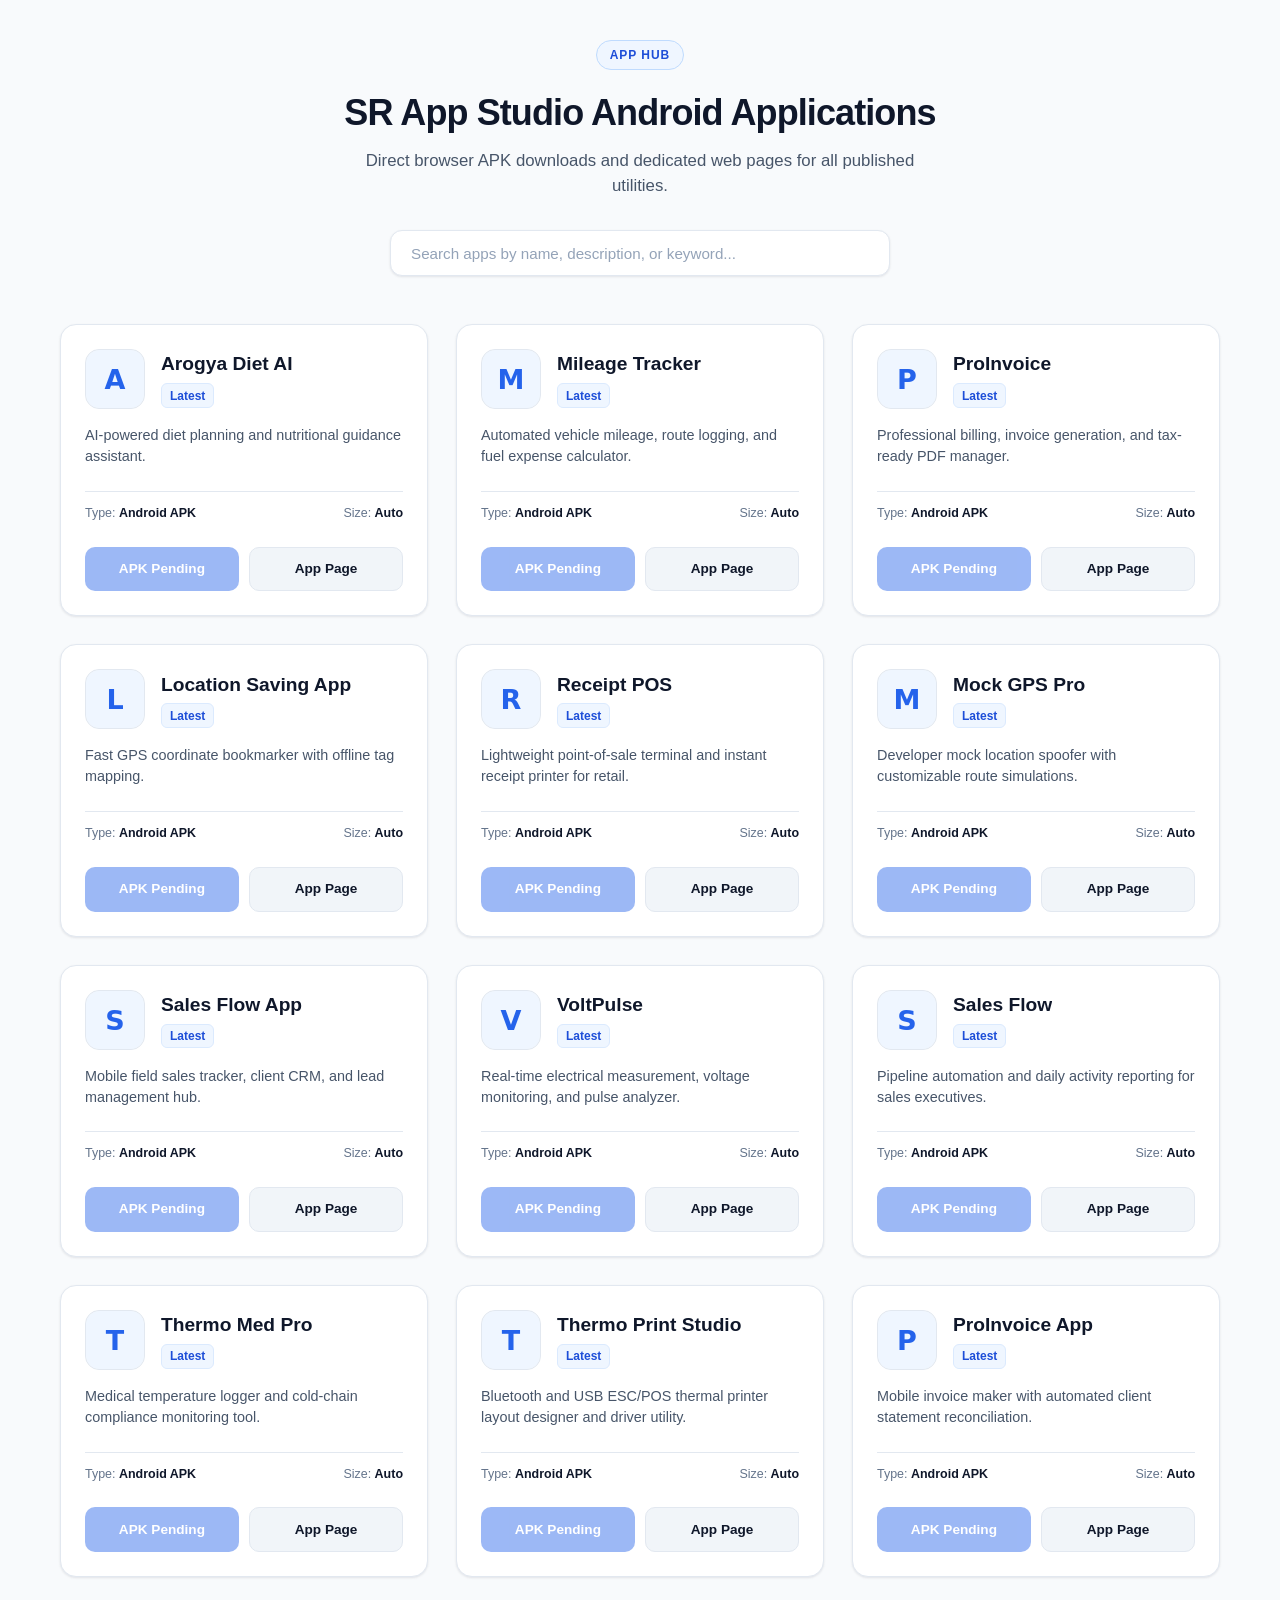
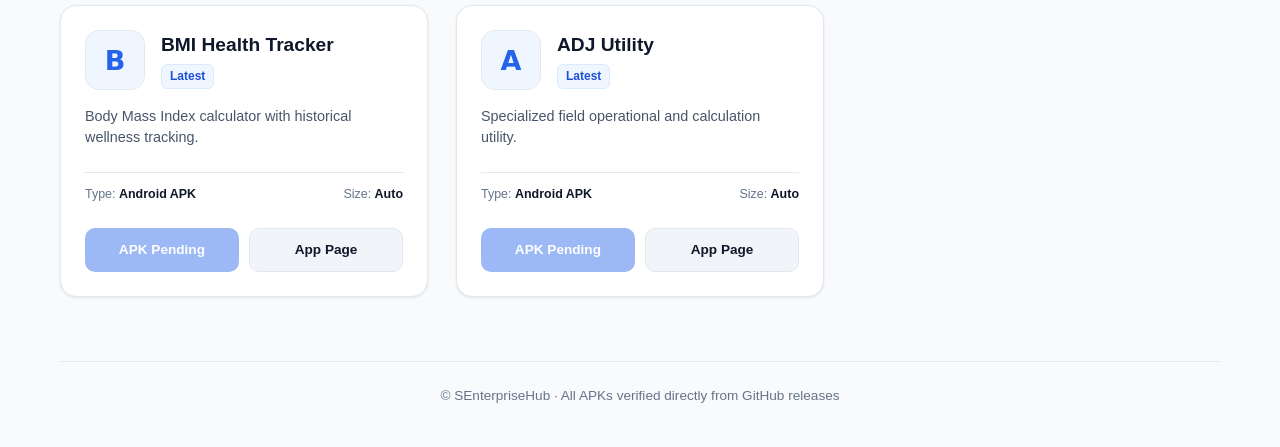
==== index.html @ 6eb97466 "Update index.html" ====
<!DOCTYPE html>
<html lang="en">
<head>
  <meta charset="UTF-8" />
  <meta name="viewport" content="width=device-width, initial-scale=1.0" />
  
  <!-- ================================================================= -->
  <!-- GOOGLE SEARCH CONSOLE VERIFICATION TAG (Paste your code below)    -->
  <!-- ================================================================= -->
  <meta name="google-site-verification" content="PASTE_YOUR_GOOGLE_VERIFICATION_CODE_HERE" />
  <!-- ================================================================= -->

  <meta name="description" content="Official Android APK catalog and direct downloads for SEnterpriseHub utilities and field applications." />
  <meta name="theme-color" content="#f8fafc" />
  <title>SEnterpriseHub | App Catalog & Direct Downloads</title>
  <link rel="stylesheet" href="style.css" />
</head>
<body>
  <div class="site-wrapper">
    <header class="hero">
      <div class="brand-tag">App Hub</div>
      <h1 class="hero-title">SR App Studio Android Applications</h1>
      <p class="hero-subtitle">Direct browser APK downloads and dedicated web pages for all published utilities.</p>
      
      <div class="search-container">
        <input 
          type="search" 
          id="search-input" 
          aria-label="Search applications"
          placeholder="Search apps by name, description, or keyword..." 
          autocomplete="off"
        />
      </div>
    </header>

    <main class="catalog-section">
      <div id="status-container" class="status-container" role="status" aria-live="polite">
        <div class="spinner"></div>
        <p>Loading application catalog...</p>
      </div>
      <div id="app-grid" class="app-grid" style="display: none;"></div>
    </main>

    <footer class="site-footer">
      <p>© SEnterpriseHub · All APKs verified directly from GitHub releases</p>
    </footer>
  </div>

  <script src="app.js" defer></script>
</body>
</html>
---- style.css ----
:root {
  --bg-primary: #f8fafc;
  --bg-card: #ffffff;
  --bg-card-hover: #ffffff;
  --border-color: #e2e8f0;
  --border-highlight: #2563eb;
  --text-main: #0f172a;
  --text-muted: #475569;
  --primary: #2563eb;
  --primary-hover: #1d4ed8;
  --secondary: #f1f5f9;
  --secondary-hover: #e2e8f0;
  --badge-bg: #eff6ff;
  --badge-text: #1d4ed8;
  --green-badge-bg: #ecfdf5;
  --green-badge-text: #047857;
  --card-shadow: 0 1px 3px rgba(15, 23, 42, 0.06), 0 1px 2px rgba(15, 23, 42, 0.04);
  --card-shadow-hover: 0 10px 25px -5px rgba(15, 23, 42, 0.08), 0 8px 10px -6px rgba(15, 23, 42, 0.04);
}

* {
  box-sizing: border-box;
  margin: 0;
  padding: 0;
}

body {
  font-family: -apple-system, BlinkMacSystemFont, "Segoe UI", Roboto, Helvetica, Arial, sans-serif;
  background-color: var(--bg-primary);
  color: var(--text-main);
  line-height: 1.5;
  min-height: 100vh;
}

.site-wrapper {
  max-width: 1200px;
  margin: 0 auto;
  padding: 2.5rem 1.25rem;
}

.hero {
  text-align: center;
  margin-bottom: 3rem;
}

.brand-tag {
  display: inline-block;
  font-size: 0.75rem;
  font-weight: 700;
  letter-spacing: 0.08em;
  text-transform: uppercase;
  color: var(--badge-text);
  background: var(--badge-bg);
  border: 1px solid #bfdbfe;
  padding: 0.3rem 0.8rem;
  border-radius: 9999px;
  margin-bottom: 1rem;
}

.hero-title {
  font-size: 2.25rem;
  font-weight: 800;
  color: var(--text-main);
  letter-spacing: -0.025em;
  margin-bottom: 0.5rem;
}

.hero-subtitle {
  color: var(--text-muted);
  font-size: 1.05rem;
  max-width: 600px;
  margin: 0 auto 2rem auto;
}

.search-container {
  max-width: 500px;
  margin: 0 auto;
}

.search-container input {
  width: 100%;
  padding: 0.85rem 1.25rem;
  font-size: 0.95rem;
  border-radius: 12px;
  border: 1px solid var(--border-color);
  background: var(--bg-card);
  color: var(--text-main);
  box-shadow: var(--card-shadow);
  outline: none;
  transition: border-color 0.2s, box-shadow 0.2s;
}

.search-container input::placeholder {
  color: #94a3b8;
}

.search-container input:focus {
  border-color: var(--border-highlight);
  box-shadow: 0 0 0 3px rgba(37, 99, 235, 0.15);
}

.status-container {
  display: flex;
  flex-direction: column;
  align-items: center;
  justify-content: center;
  padding: 4rem 1rem;
  color: var(--text-muted);
  gap: 1rem;
}

.spinner {
  width: 38px;
  height: 38px;
  border: 3px solid #e2e8f0;
  border-radius: 50%;
  border-top-color: var(--primary);
  animation: spin 0.8s linear infinite;
}

@keyframes spin {
  to { transform: rotate(360deg); }
}

.app-grid {
  display: grid;
  grid-template-columns: repeat(auto-fill, minmax(320px, 1fr));
  gap: 1.75rem;
}

.app-card {
  background-color: var(--bg-card);
  border: 1px solid var(--border-color);
  border-radius: 16px;
  padding: 1.5rem;
  display: flex;
  flex-direction: column;
  box-shadow: var(--card-shadow);
  transition: transform 0.2s ease, border-color 0.2s ease, box-shadow 0.2s ease;
}

.app-card:hover {
  transform: translateY(-4px);
  border-color: #cbd5e1;
  box-shadow: var(--card-shadow-hover);
}

.card-header {
  display: flex;
  align-items: center;
  gap: 1rem;
  margin-bottom: 1rem;
}

.app-logo {
  width: 60px;
  height: 60px;
  border-radius: 14px;
  background-color: #f1f5f9;
  object-fit: cover;
  flex-shrink: 0;
  border: 1px solid var(--border-color);
}

.card-title-group {
  overflow: hidden;
}

.app-title {
  font-size: 1.2rem;
  font-weight: 700;
  white-space: nowrap;
  overflow: hidden;
  text-overflow: ellipsis;
  color: var(--text-main);
}

.version-pill {
  display: inline-block;
  font-size: 0.75rem;
  font-weight: 600;
  padding: 0.15rem 0.5rem;
  border-radius: 6px;
  background: var(--badge-bg);
  color: var(--badge-text);
  border: 1px solid #dbeafe;
  margin-top: 0.25rem;
}

.app-desc {
  color: var(--text-muted);
  font-size: 0.9rem;
  line-height: 1.45;
  margin-bottom: 1.5rem;
  flex-grow: 1;
}

.meta-stats {
  display: flex;
  justify-content: space-between;
  font-size: 0.78rem;
  color: #64748b;
  border-top: 1px solid var(--border-color);
  padding: 0.75rem 0;
  margin-bottom: 0.75rem;
}

.meta-stats strong {
  color: var(--text-main);
}

.actions-group {
  display: grid;
  grid-template-columns: 1fr 1fr;
  gap: 0.65rem;
}

.btn {
  display: inline-flex;
  align-items: center;
  justify-content: center;
  padding: 0.7rem 0.5rem;
  font-size: 0.85rem;
  font-weight: 600;
  border-radius: 10px;
  text-decoration: none;
  text-align: center;
  cursor: pointer;
  transition: all 0.2s ease;
  border: none;
}

.btn-download {
  background-color: var(--primary);
  color: #ffffff;
}

.btn-download:hover {
  background-color: var(--primary-hover);
}

.btn-page {
  background-color: var(--secondary);
  color: var(--text-main);
  border: 1px solid var(--border-color);
}

.btn-page:hover {
  background-color: var(--secondary-hover);
}

.btn.disabled {
  opacity: 0.45;
  cursor: not-allowed;
  pointer-events: none;
}

.site-footer {
  text-align: center;
  margin-top: 4rem;
  padding-top: 1.5rem;
  border-top: 1px solid var(--border-color);
  color: #64748b;
  font-size: 0.85rem;
}
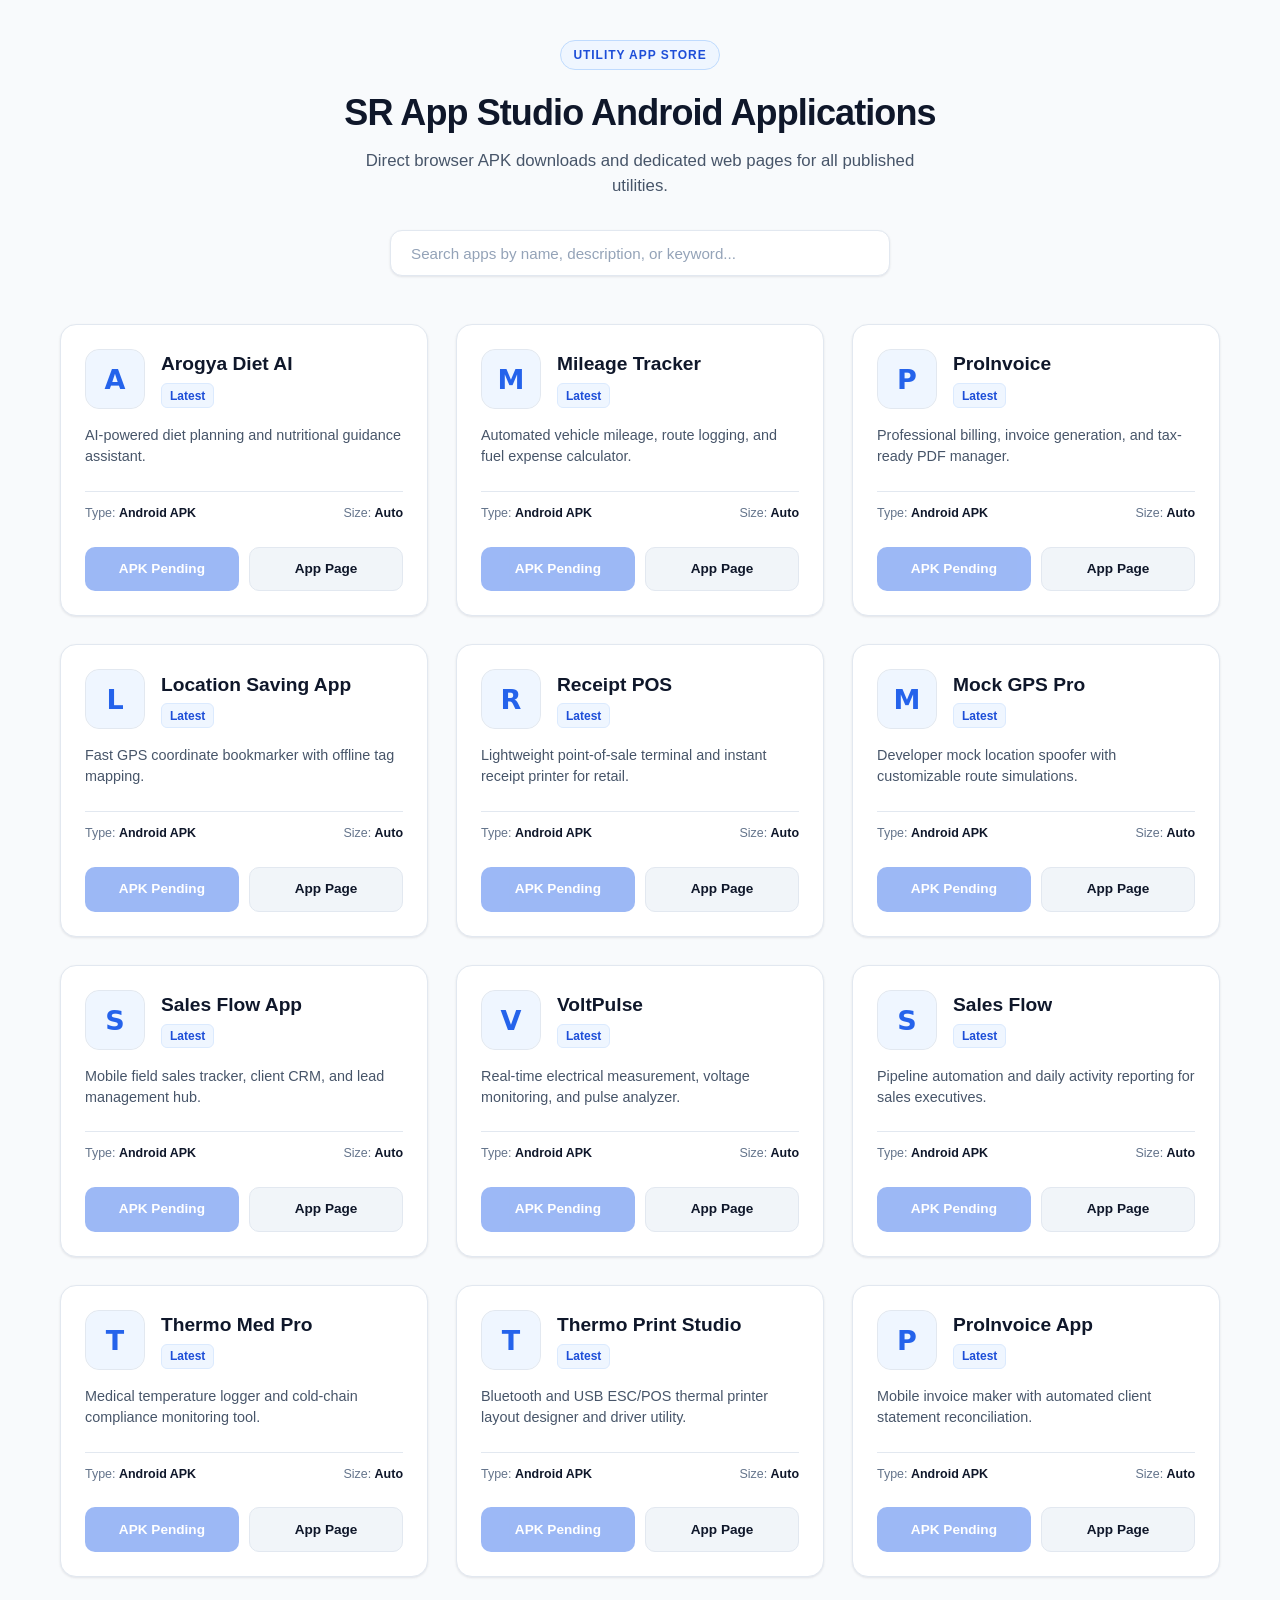
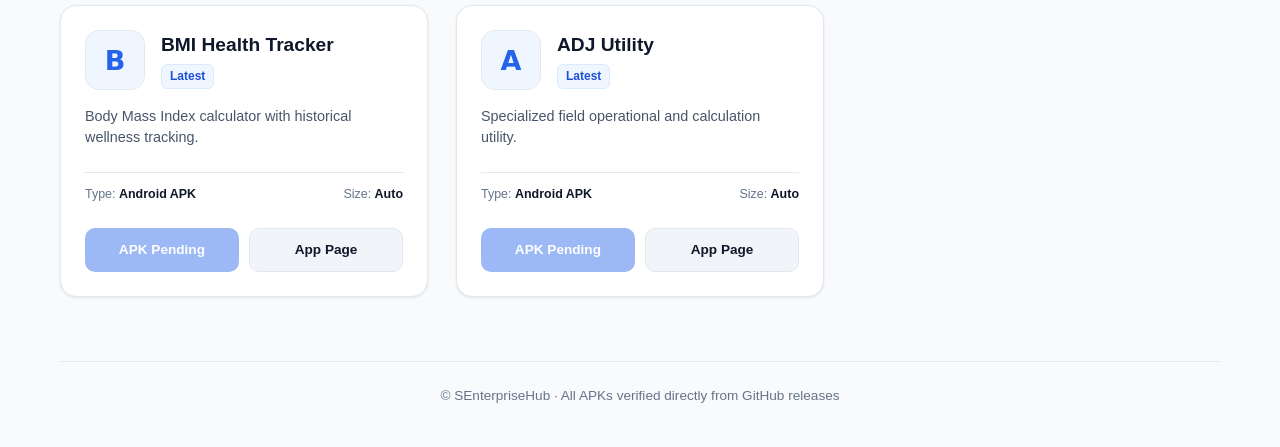
==== commit f9a496ca: "Update index.html" ====
--- a/index.html
+++ b/index.html
@@ -18,7 +18,7 @@
 <body>
   <div class="site-wrapper">
     <header class="hero">
-      <div class="brand-tag">App Hub</div>
+      <div class="brand-tag">Utility App Store</div>
       <h1 class="hero-title">SR App Studio Android Applications</h1>
       <p class="hero-subtitle">Direct browser APK downloads and dedicated web pages for all published utilities.</p>
       
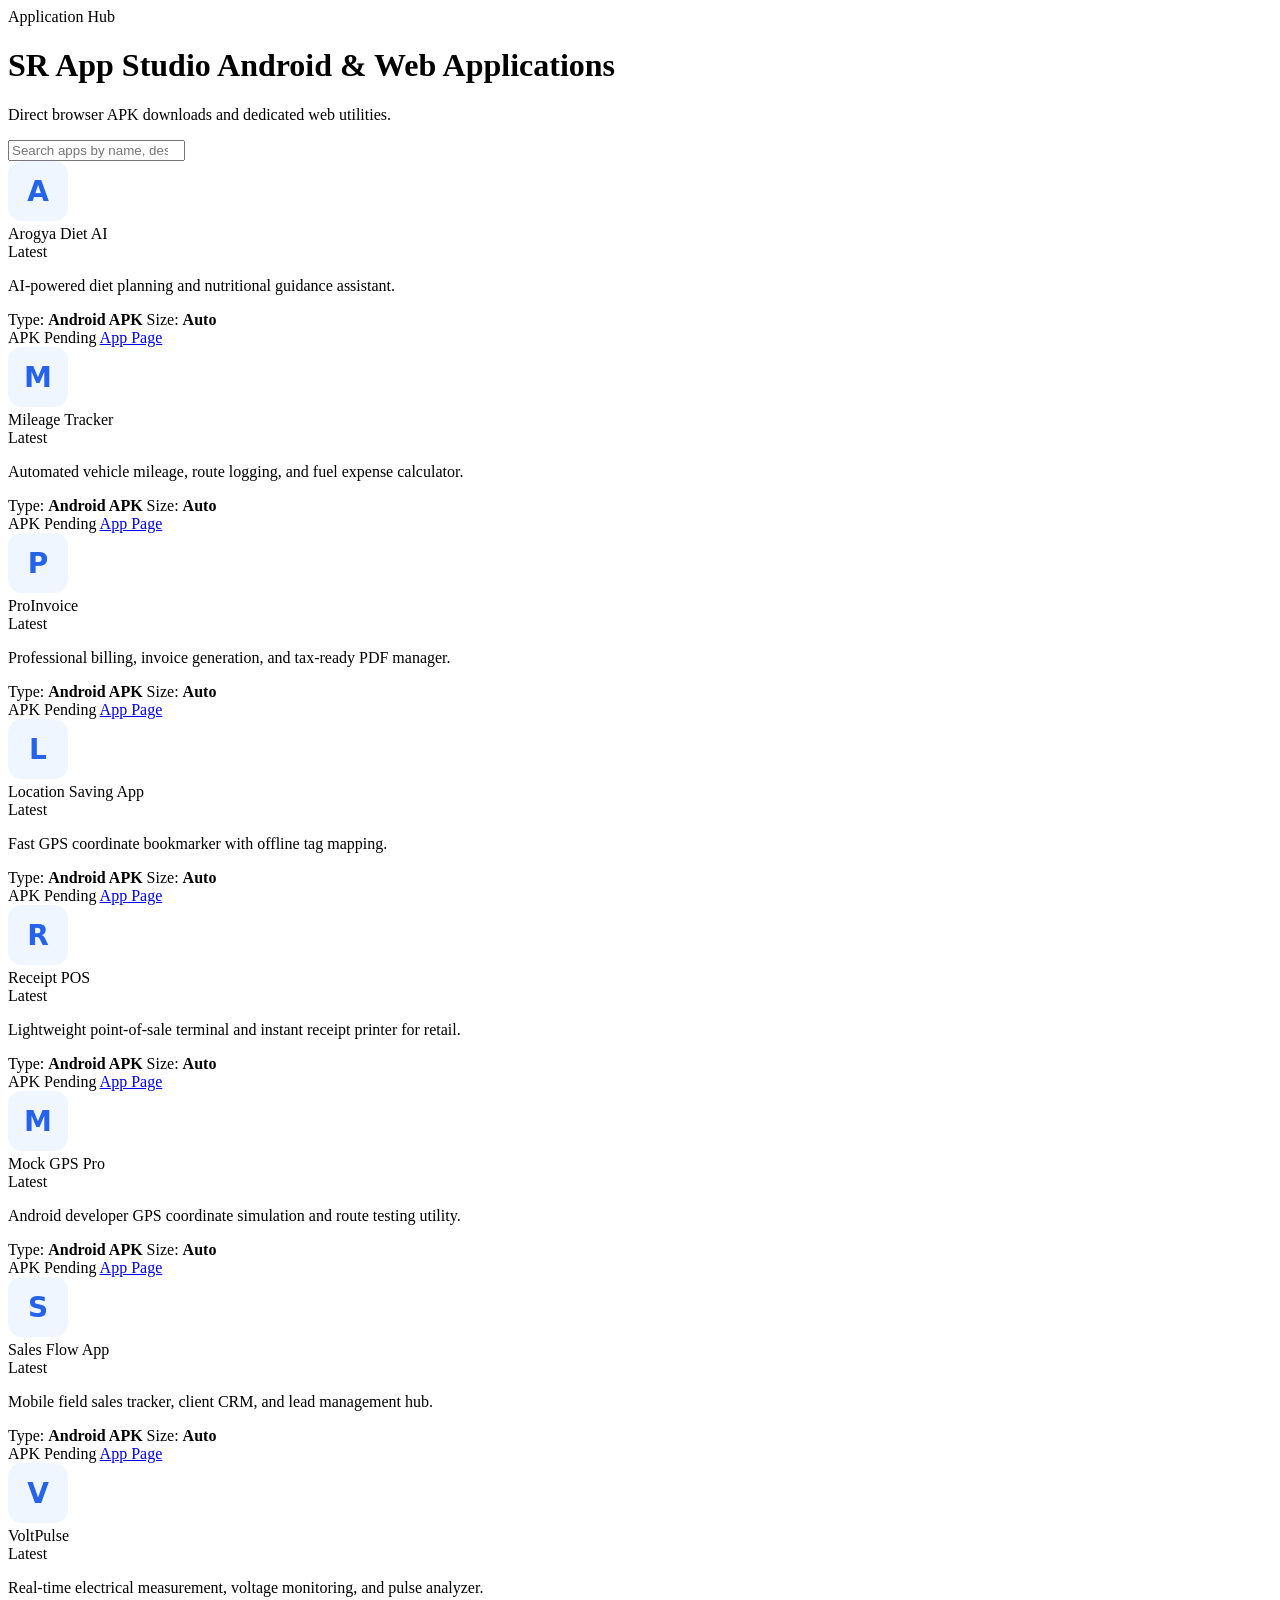
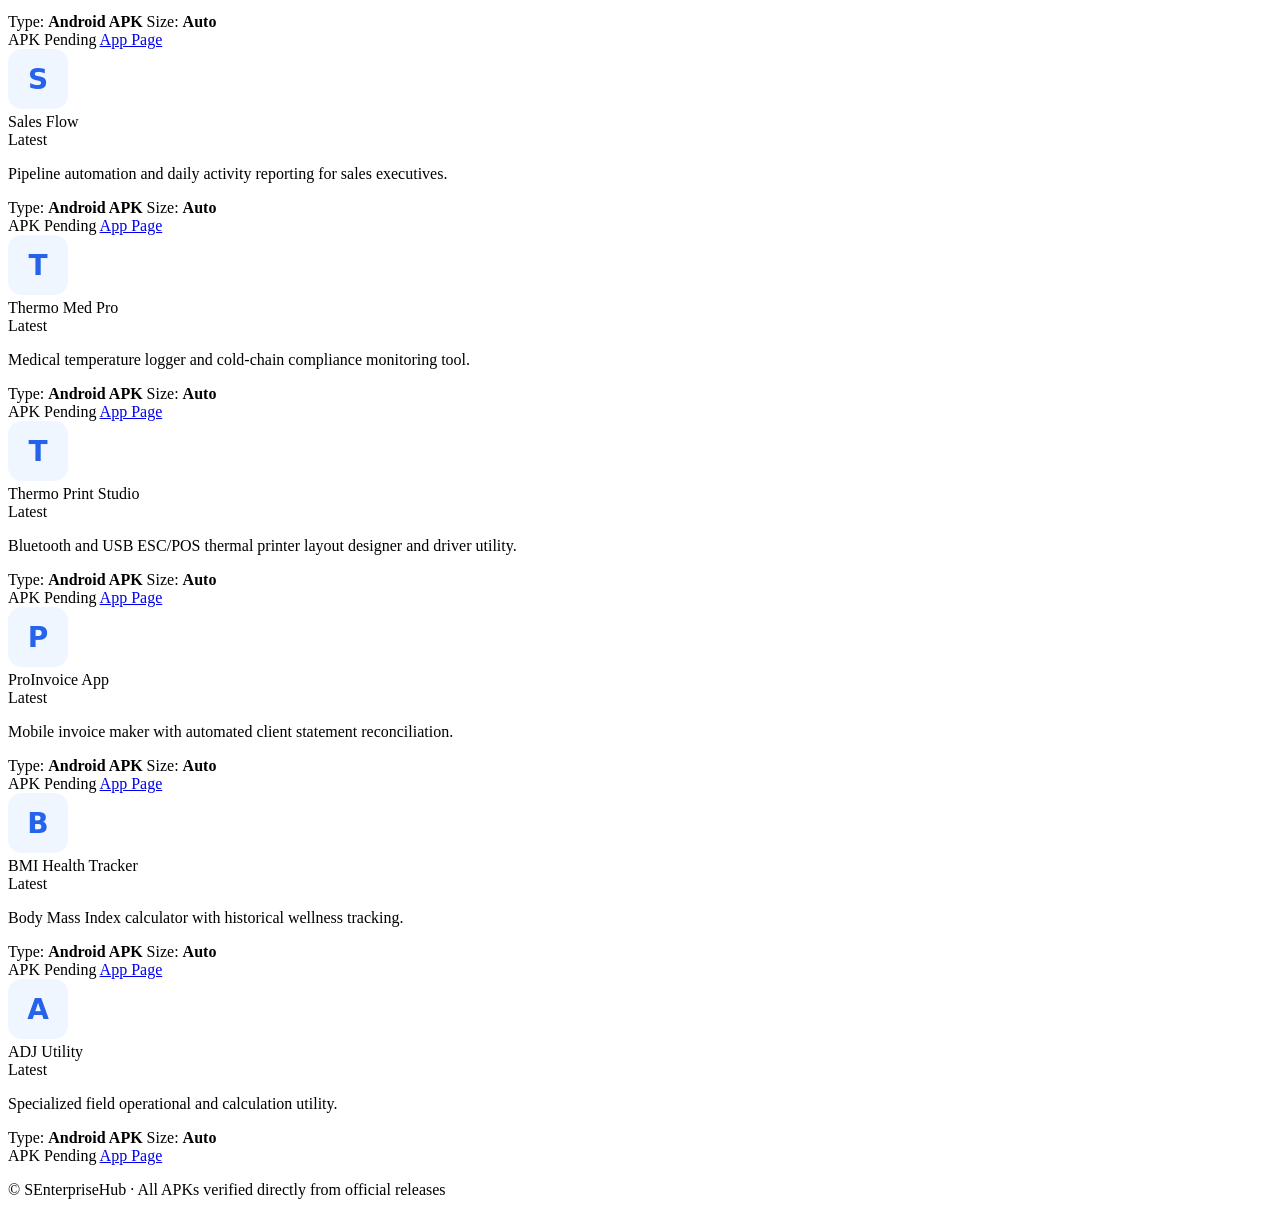
==== commit d7728633: "Create index.html" ====
--- a/index.html
+++ b/index.html
@@ -7,10 +7,10 @@
   <!-- ================================================================= -->
   <!-- GOOGLE SEARCH CONSOLE VERIFICATION TAG (Paste your code below)    -->
   <!-- ================================================================= -->
-  <meta name="google-site-verification" content="PASTE_YOUR_GOOGLE_VERIFICATION_CODE_HERE" />
+  <meta name="google-site-verification" content="28V1gQDGx_gZvn9bzhC_Wb6TOKw6jtHQeLcLBU97opU" />
   <!-- ================================================================= -->
 
-  <meta name="description" content="Official Android APK catalog and direct downloads for SEnterpriseHub utilities and field applications." />
+  <meta name="description" content="Official Android APK catalog and web applications for SEnterpriseHub utilities." />
   <meta name="theme-color" content="#f8fafc" />
   <title>SEnterpriseHub | App Catalog & Direct Downloads</title>
   <link rel="stylesheet" href="style.css" />
@@ -18,9 +18,9 @@
 <body>
   <div class="site-wrapper">
     <header class="hero">
-      <div class="brand-tag">Utility App Store</div>
-      <h1 class="hero-title">SR App Studio Android Applications</h1>
-      <p class="hero-subtitle">Direct browser APK downloads and dedicated web pages for all published utilities.</p>
+      <div class="brand-tag">Application Hub</div>
+      <h1 class="hero-title">SR App Studio Android & Web Applications</h1>
+      <p class="hero-subtitle">Direct browser APK downloads and dedicated web utilities.</p>
       
       <div class="search-container">
         <input 
@@ -42,7 +42,7 @@
     </main>
 
     <footer class="site-footer">
-      <p>© SEnterpriseHub · All APKs verified directly from GitHub releases</p>
+      <p>© SEnterpriseHub · All APKs verified directly from official releases</p>
     </footer>
   </div>
 
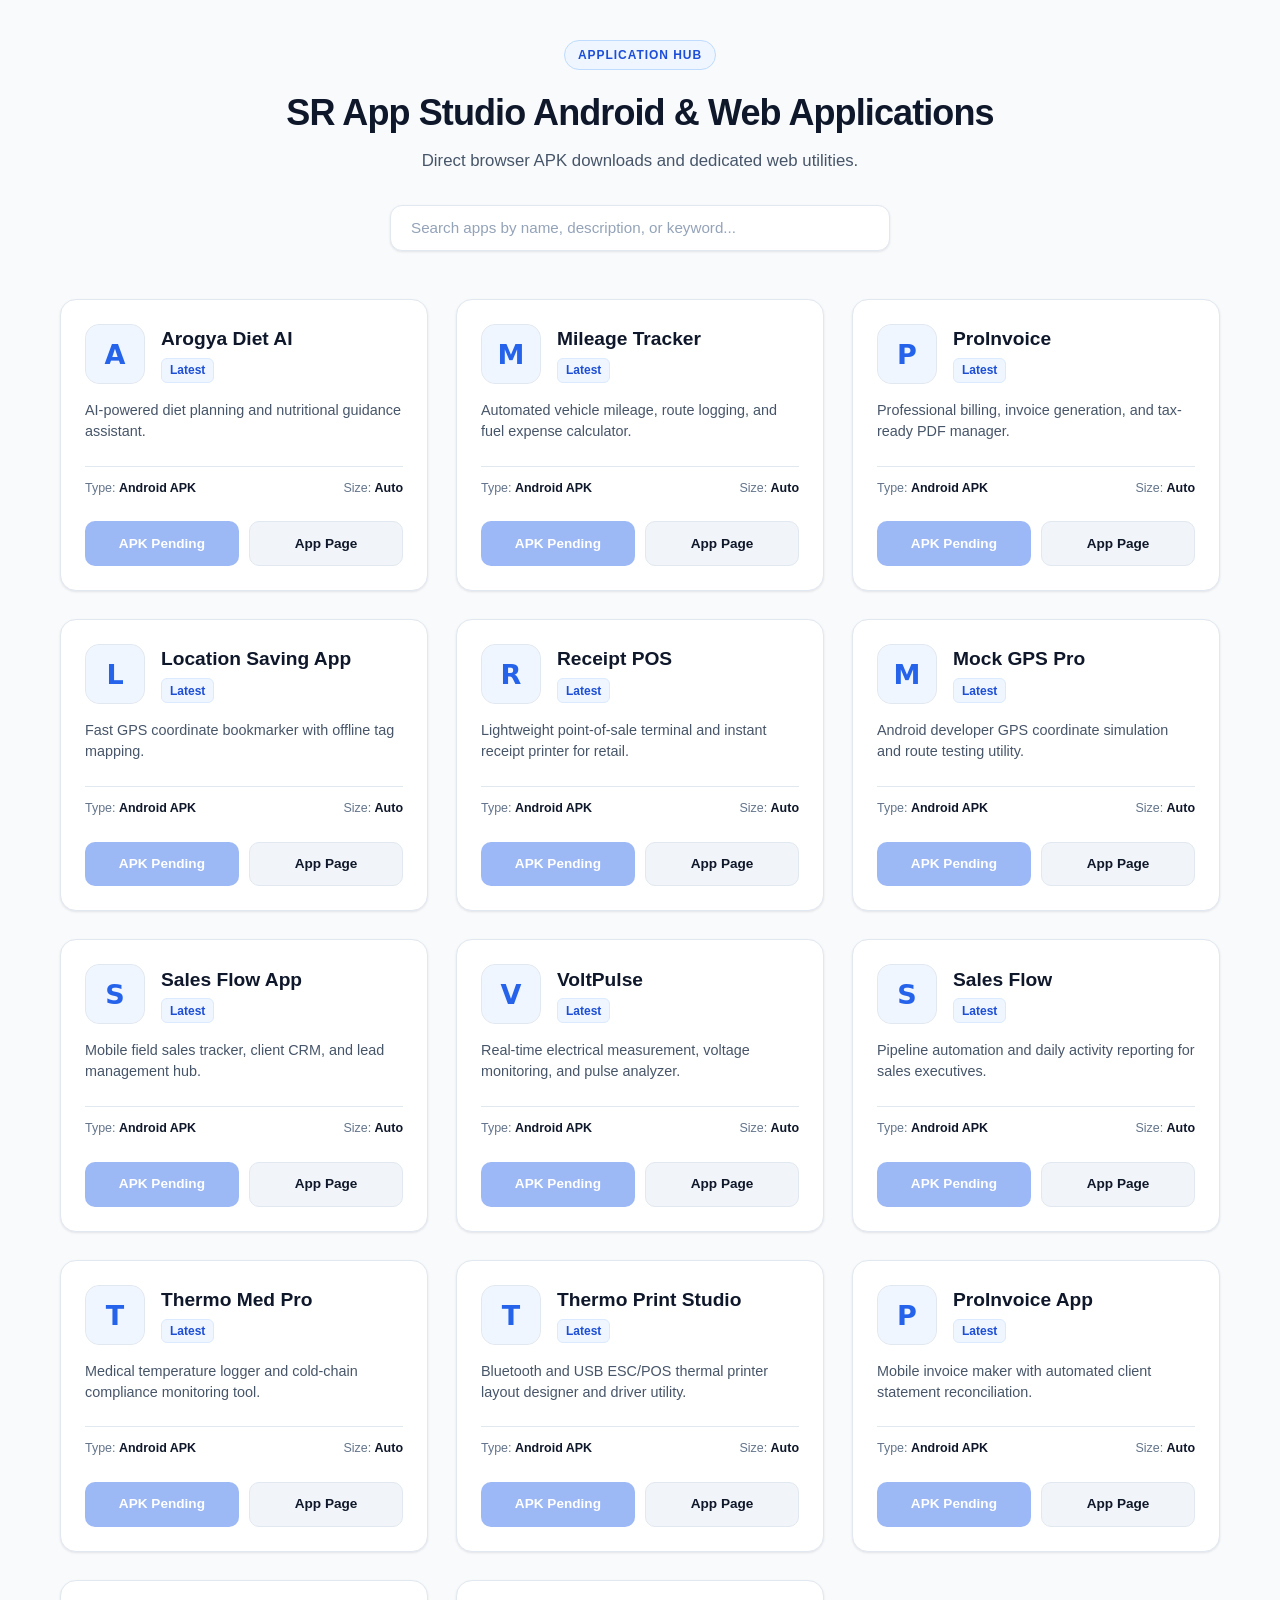
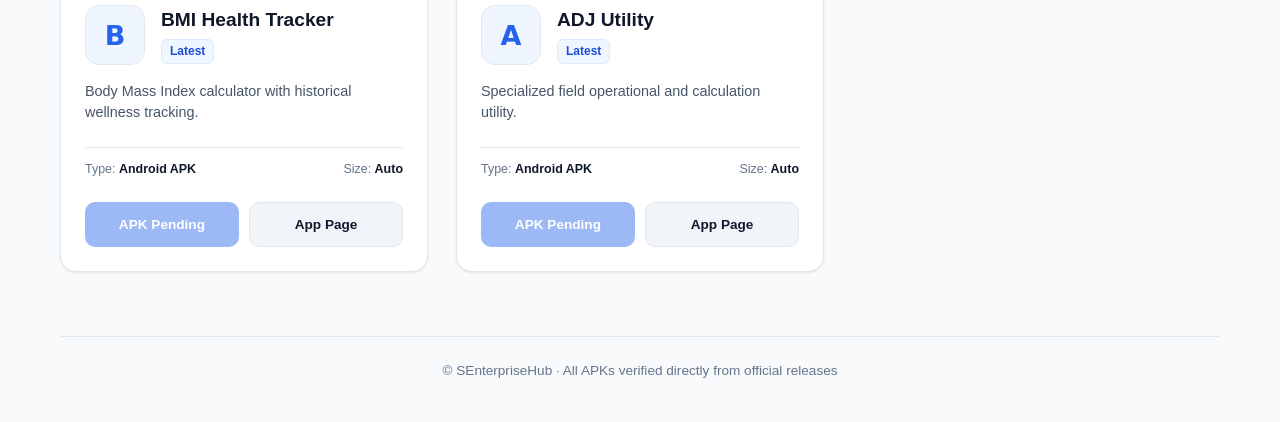
==== commit d4cfc5f7: "Update index.html" ====
--- a/index.html
+++ b/index.html
@@ -14,6 +14,16 @@
   <meta name="theme-color" content="#f8fafc" />
   <title>SEnterpriseHub | App Catalog & Direct Downloads</title>
   <link rel="stylesheet" href="style.css" />
+
+  <script type="application/ld+json">
+  {
+    "@context": "https://schema.org",
+    "@type": "WebSite",
+    "name": "SR Apps Studio",
+    "alternateName": ["SRAppStudio", "SR Apps"],
+    "url": "https://srappstudio.vercel.app/"
+  }
+  </script>
 </head>
 <body>
   <div class="site-wrapper">
--- a/style.css
+++ b/style.css
@@ -0,0 +1,263 @@
+:root {
+  --bg-primary: #f8fafc;
+  --bg-card: #ffffff;
+  --bg-card-hover: #ffffff;
+  --border-color: #e2e8f0;
+  --border-highlight: #2563eb;
+  --text-main: #0f172a;
+  --text-muted: #475569;
+  --primary: #2563eb;
+  --primary-hover: #1d4ed8;
+  --secondary: #f1f5f9;
+  --secondary-hover: #e2e8f0;
+  --badge-bg: #eff6ff;
+  --badge-text: #1d4ed8;
+  --card-shadow: 0 1px 3px rgba(15, 23, 42, 0.06), 0 1px 2px rgba(15, 23, 42, 0.04);
+  --card-shadow-hover: 0 10px 25px -5px rgba(15, 23, 42, 0.08), 0 8px 10px -6px rgba(15, 23, 42, 0.04);
+}
+
+* {
+  box-sizing: border-box;
+  margin: 0;
+  padding: 0;
+}
+
+body {
+  font-family: -apple-system, BlinkMacSystemFont, "Segoe UI", Roboto, Helvetica, Arial, sans-serif;
+  background-color: var(--bg-primary);
+  color: var(--text-main);
+  line-height: 1.5;
+  min-height: 100vh;
+}
+
+.site-wrapper {
+  max-width: 1200px;
+  margin: 0 auto;
+  padding: 2.5rem 1.25rem;
+}
+
+.hero {
+  text-align: center;
+  margin-bottom: 3rem;
+}
+
+.brand-tag {
+  display: inline-block;
+  font-size: 0.75rem;
+  font-weight: 700;
+  letter-spacing: 0.08em;
+  text-transform: uppercase;
+  color: var(--badge-text);
+  background: var(--badge-bg);
+  border: 1px solid #bfdbfe;
+  padding: 0.3rem 0.8rem;
+  border-radius: 9999px;
+  margin-bottom: 1rem;
+}
+
+.hero-title {
+  font-size: 2.25rem;
+  font-weight: 800;
+  color: var(--text-main);
+  letter-spacing: -0.025em;
+  margin-bottom: 0.5rem;
+}
+
+.hero-subtitle {
+  color: var(--text-muted);
+  font-size: 1.05rem;
+  max-width: 600px;
+  margin: 0 auto 2rem auto;
+}
+
+.search-container {
+  max-width: 500px;
+  margin: 0 auto;
+}
+
+.search-container input {
+  width: 100%;
+  padding: 0.85rem 1.25rem;
+  font-size: 0.95rem;
+  border-radius: 12px;
+  border: 1px solid var(--border-color);
+  background: var(--bg-card);
+  color: var(--text-main);
+  box-shadow: var(--card-shadow);
+  outline: none;
+  transition: border-color 0.2s, box-shadow 0.2s;
+}
+
+.search-container input::placeholder {
+  color: #94a3b8;
+}
+
+.search-container input:focus {
+  border-color: var(--border-highlight);
+  box-shadow: 0 0 0 3px rgba(37, 99, 235, 0.15);
+}
+
+.status-container {
+  display: flex;
+  flex-direction: column;
+  align-items: center;
+  justify-content: center;
+  padding: 4rem 1rem;
+  color: var(--text-muted);
+  gap: 1rem;
+}
+
+.spinner {
+  width: 38px;
+  height: 38px;
+  border: 3px solid #e2e8f0;
+  border-radius: 50%;
+  border-top-color: var(--primary);
+  animation: spin 0.8s linear infinite;
+}
+
+@keyframes spin {
+  to { transform: rotate(360deg); }
+}
+
+.app-grid {
+  display: grid;
+  grid-template-columns: repeat(auto-fill, minmax(320px, 1fr));
+  gap: 1.75rem;
+}
+
+.app-card {
+  background-color: var(--bg-card);
+  border: 1px solid var(--border-color);
+  border-radius: 16px;
+  padding: 1.5rem;
+  display: flex;
+  flex-direction: column;
+  box-shadow: var(--card-shadow);
+  transition: transform 0.2s ease, border-color 0.2s ease, box-shadow 0.2s ease;
+}
+
+.app-card:hover {
+  transform: translateY(-4px);
+  border-color: #cbd5e1;
+  box-shadow: var(--card-shadow-hover);
+}
+
+.card-header {
+  display: flex;
+  align-items: center;
+  gap: 1rem;
+  margin-bottom: 1rem;
+}
+
+.app-logo {
+  width: 60px;
+  height: 60px;
+  border-radius: 14px;
+  background-color: #f1f5f9;
+  object-fit: cover;
+  flex-shrink: 0;
+  border: 1px solid var(--border-color);
+}
+
+.card-title-group {
+  overflow: hidden;
+}
+
+.app-title {
+  font-size: 1.2rem;
+  font-weight: 700;
+  white-space: nowrap;
+  overflow: hidden;
+  text-overflow: ellipsis;
+  color: var(--text-main);
+}
+
+.version-pill {
+  display: inline-block;
+  font-size: 0.75rem;
+  font-weight: 600;
+  padding: 0.15rem 0.5rem;
+  border-radius: 6px;
+  background: var(--badge-bg);
+  color: var(--badge-text);
+  border: 1px solid #dbeafe;
+  margin-top: 0.25rem;
+}
+
+.app-desc {
+  color: var(--text-muted);
+  font-size: 0.9rem;
+  line-height: 1.45;
+  margin-bottom: 1.5rem;
+  flex-grow: 1;
+}
+
+.meta-stats {
+  display: flex;
+  justify-content: space-between;
+  font-size: 0.78rem;
+  color: #64748b;
+  border-top: 1px solid var(--border-color);
+  padding: 0.75rem 0;
+  margin-bottom: 0.75rem;
+}
+
+.meta-stats strong {
+  color: var(--text-main);
+}
+
+.actions-group {
+  display: grid;
+  grid-template-columns: 1fr 1fr;
+  gap: 0.65rem;
+}
+
+.btn {
+  display: inline-flex;
+  align-items: center;
+  justify-content: center;
+  padding: 0.7rem 0.5rem;
+  font-size: 0.85rem;
+  font-weight: 600;
+  border-radius: 10px;
+  text-decoration: none;
+  text-align: center;
+  cursor: pointer;
+  transition: all 0.2s ease;
+  border: none;
+}
+
+.btn-download {
+  background-color: var(--primary);
+  color: #ffffff;
+}
+
+.btn-download:hover {
+  background-color: var(--primary-hover);
+}
+
+.btn-page {
+  background-color: var(--secondary);
+  color: var(--text-main);
+  border: 1px solid var(--border-color);
+}
+
+.btn-page:hover {
+  background-color: var(--secondary-hover);
+}
+
+.btn.disabled {
+  opacity: 0.45;
+  cursor: not-allowed;
+  pointer-events: none;
+}
+
+.site-footer {
+  text-align: center;
+  margin-top: 4rem;
+  padding-top: 1.5rem;
+  border-top: 1px solid var(--border-color);
+  color: #64748b;
+  font-size: 0.85rem;
+}
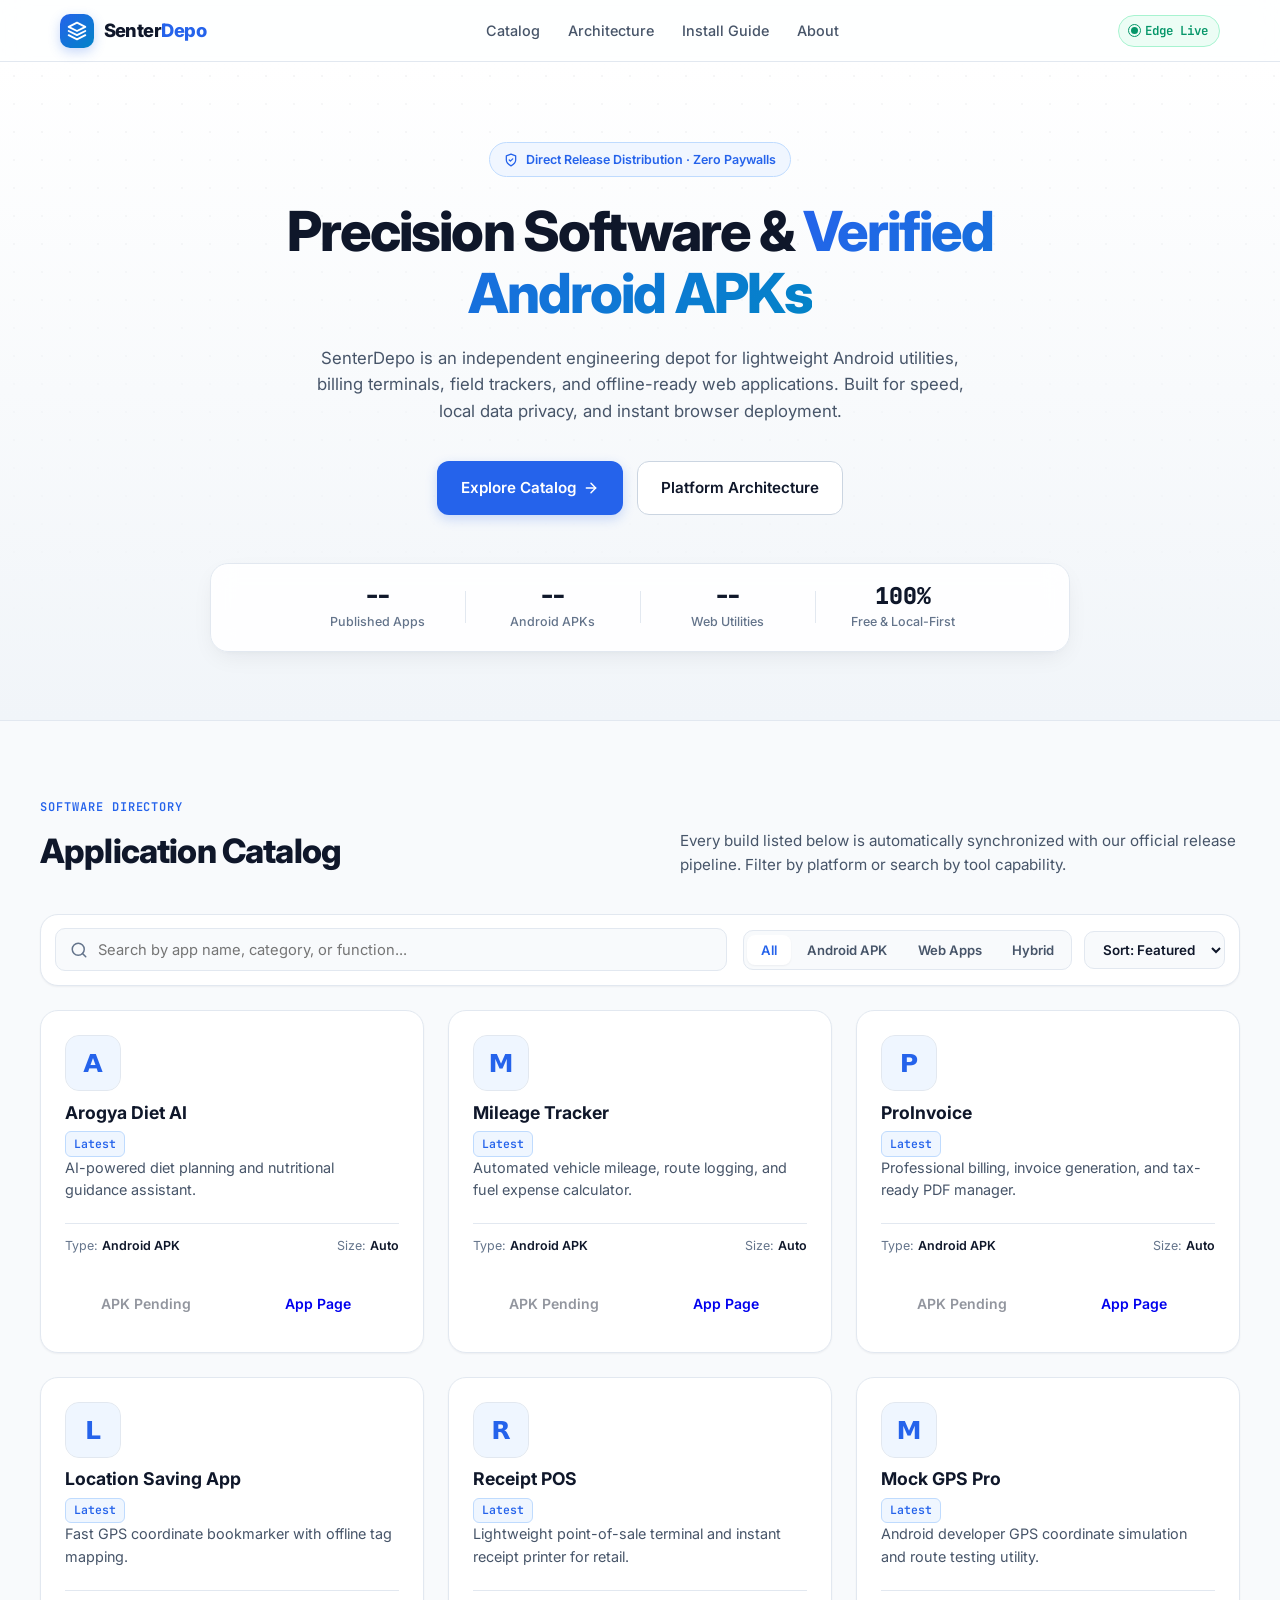
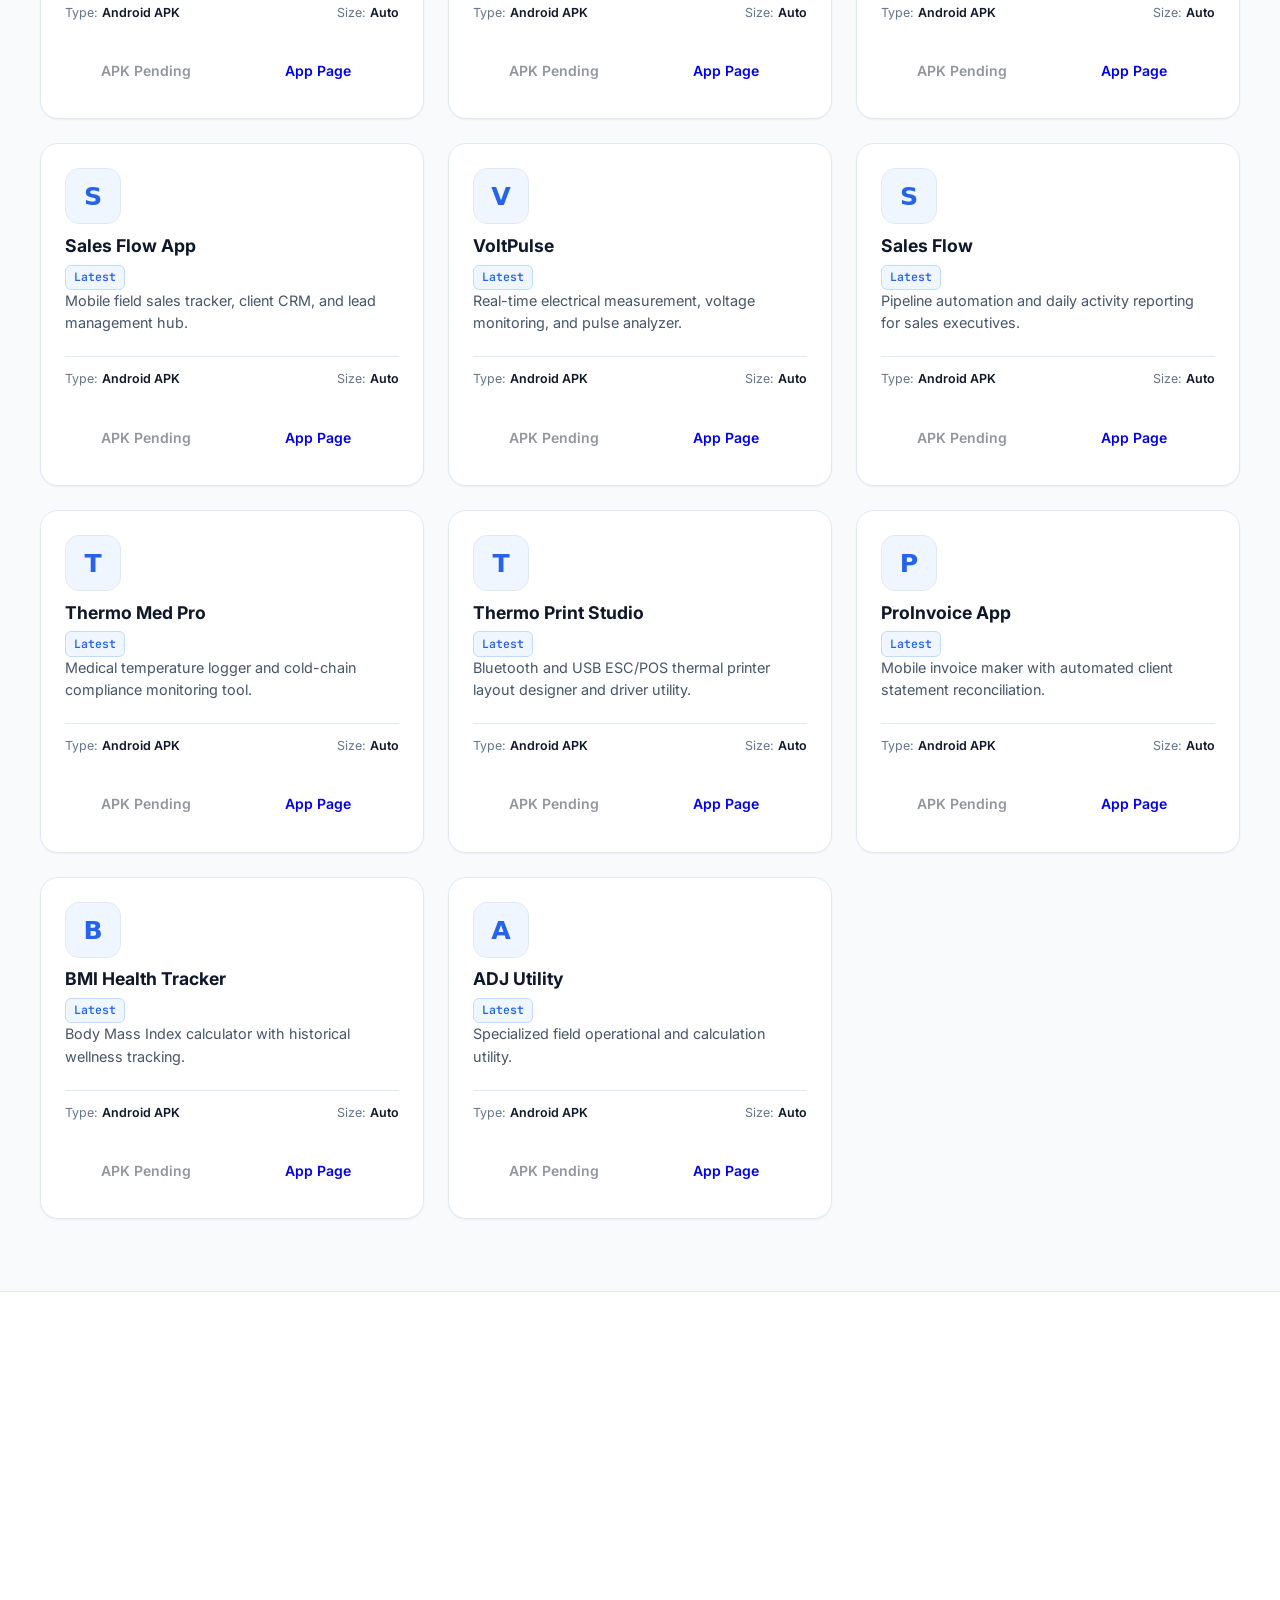
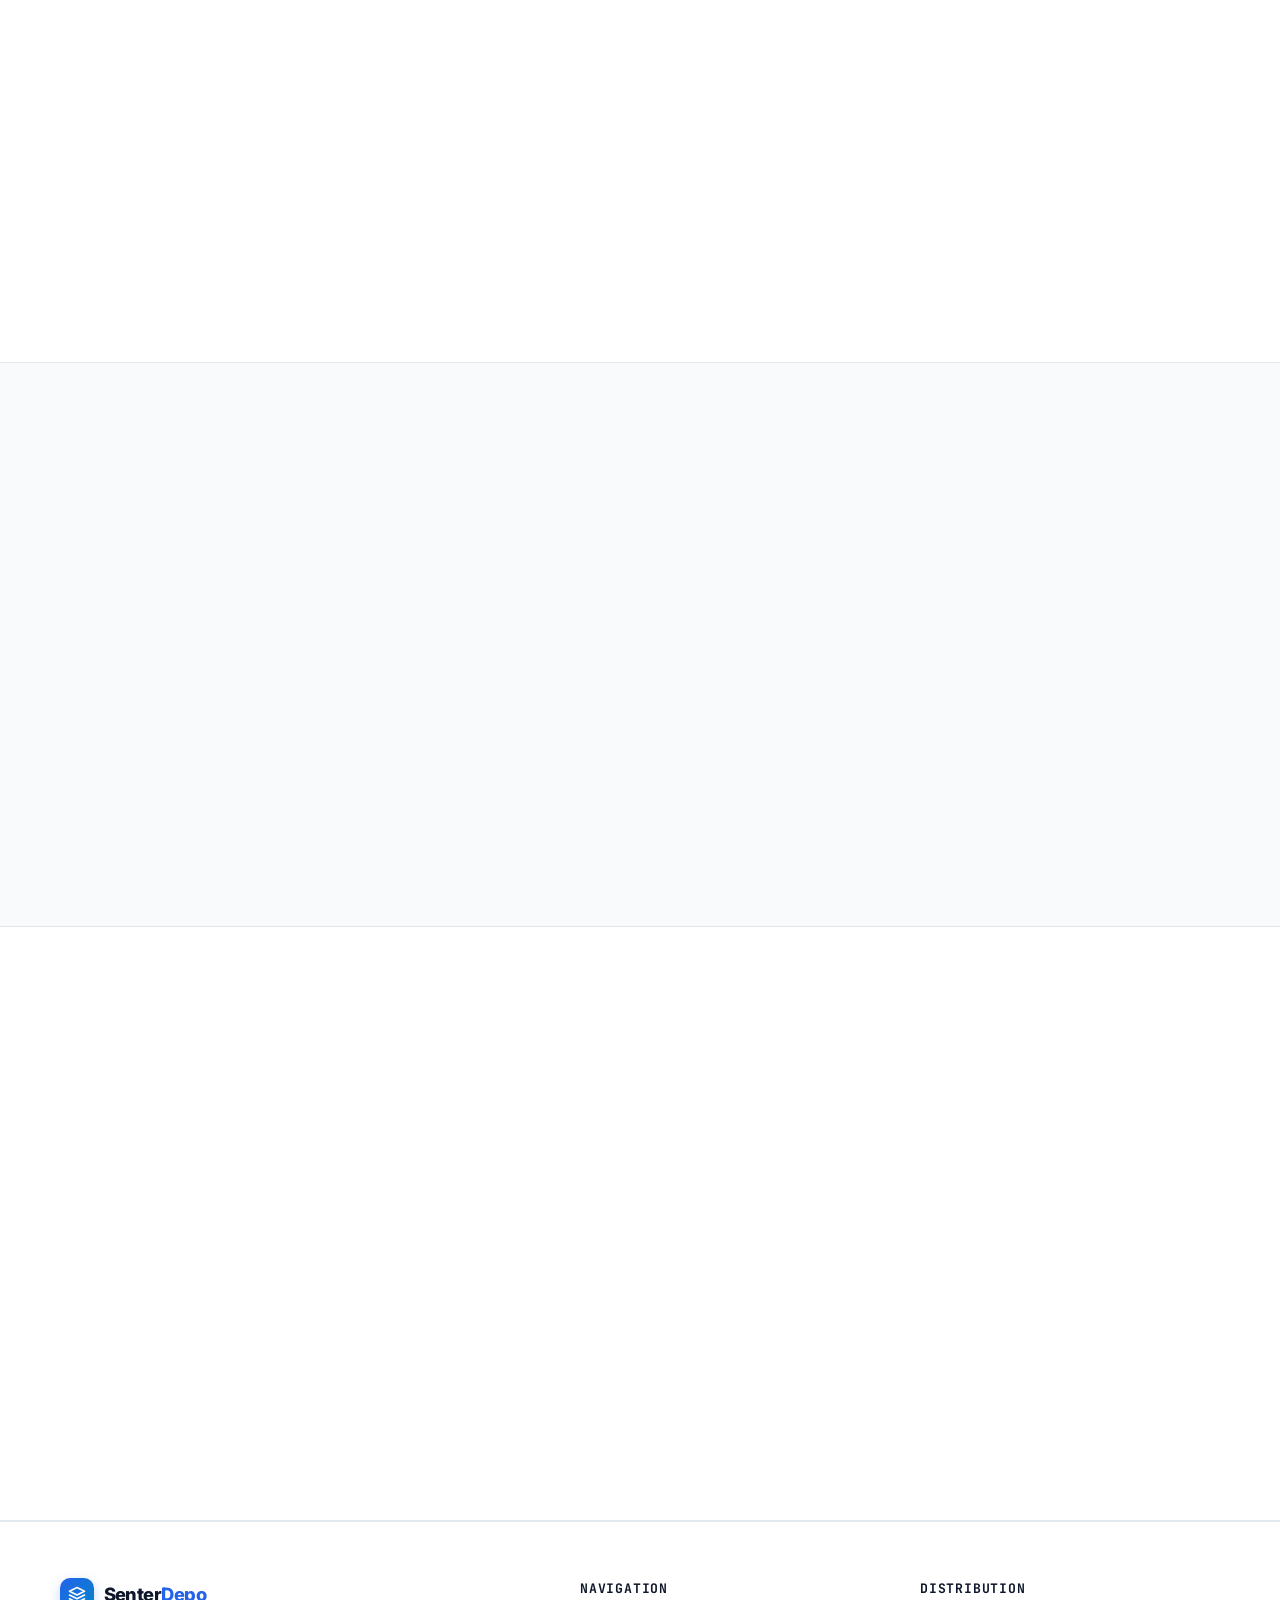
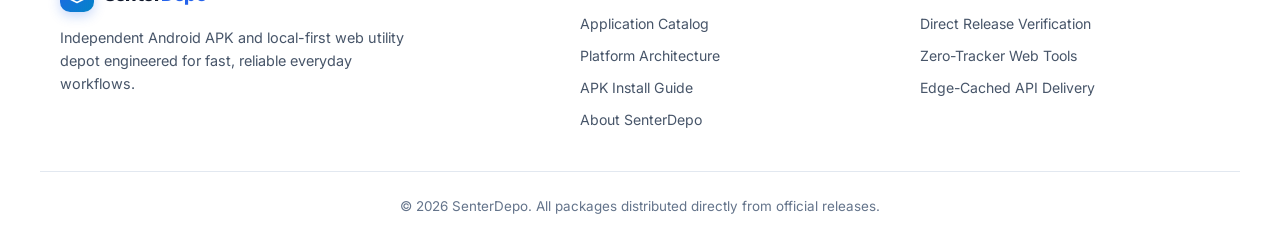
==== commit 2a257fd5: "Update index.html" ====
--- a/index.html
+++ b/index.html
@@ -3,58 +3,385 @@
 <head>
   <meta charset="UTF-8" />
   <meta name="viewport" content="width=device-width, initial-scale=1.0" />
-  
-  <!-- ================================================================= -->
-  <!-- GOOGLE SEARCH CONSOLE VERIFICATION TAG (Paste your code below)    -->
-  <!-- ================================================================= -->
+
+  <!-- Google Search Console Verification -->
   <meta name="google-site-verification" content="28V1gQDGx_gZvn9bzhC_Wb6TOKw6jtHQeLcLBU97opU" />
-  <!-- ================================================================= -->
-
-  <meta name="description" content="Official Android APK catalog and web applications for SEnterpriseHub utilities." />
+
+  <title>SenterDepo — Independent Android APKs & Local-First Web Utilities</title>
+  <meta name="description" content="SenterDepo is an independent software distribution hub offering verified Android APKs, offline-capable web utilities, billing tools, and field productivity applications with zero paywalls." />
+  <meta name="keywords" content="SenterDepo, Senter Depo, SenterDepot, Senter Depot, CenterDepo, Center Depo, CenterDepot, S Enter Depo, SenterDipo, SenterDepo Apps, SEnterpriseHub, Android APK downloads, web utilities" />
   <meta name="theme-color" content="#f8fafc" />
-  <title>SEnterpriseHub | App Catalog & Direct Downloads</title>
+  <link rel="canonical" href="https://senterdepo.vercel.app/" />
+
+  <!-- Open Graph (WhatsApp, Facebook, LinkedIn, Telegram) -->
+  <meta property="og:type" content="website" />
+  <meta property="og:url" content="https://senterdepo.vercel.app/" />
+  <meta property="og:site_name" content="SenterDepo" />
+  <meta property="og:title" content="SenterDepo — Android APKs & Web Utilities" />
+  <meta property="og:description" content="Explore and download lightweight Android APKs and standalone browser utilities built for reliability, privacy, and zero-friction workflows." />
+  <meta property="og:image" content="https://senterdepo.vercel.app/og-preview.png" />
+  <meta property="og:image:width" content="1200" />
+  <meta property="og:image:height" content="630" />
+
+  <!-- X (Twitter) -->
+  <meta name="twitter:card" content="summary_large_image" />
+  <meta name="twitter:title" content="SenterDepo — Android APKs & Web Utilities" />
+  <meta name="twitter:description" content="Explore and download lightweight Android APKs and standalone browser utilities built for reliability, privacy, and zero-friction workflows." />
+  <meta name="twitter:image" content="https://senterdepo.vercel.app/og-preview.png" />
+
+  <link rel="preconnect" href="https://fonts.googleapis.com" />
+  <link rel="preconnect" href="https://fonts.gstatic.com" crossorigin />
+  <link href="https://fonts.googleapis.com/css2?family=Inter:wght@400;500;600;700;800&family=JetBrains+Mono:wght@500;600&display=swap" rel="stylesheet" />
   <link rel="stylesheet" href="style.css" />
 
   <script type="application/ld+json">
   {
     "@context": "https://schema.org",
     "@type": "WebSite",
-    "name": "SR Apps Studio",
-    "alternateName": ["SRAppStudio", "SR Apps"],
-    "url": "https://srappstudio.vercel.app/"
+    "name": "SenterDepo",
+    "alternateName": [
+      "Senter Depo",
+      "SenterDepot",
+      "Senter Depot",
+      "CenterDepo",
+      "Center Depo",
+      "CenterDepot",
+      "Center Depot",
+      "S Enter Depo",
+      "SenterDipo",
+      "Senter Dipo",
+      "SentraDepo",
+      "SenterDepo Hub",
+      "SenterDepo Apps",
+      "SEnterpriseHub"
+    ],
+    "url": "https://senterdepo.vercel.app/",
+    "description": "Independent software distribution hub for verified Android APKs and local-first web utility applications."
   }
   </script>
 </head>
 <body>
-  <div class="site-wrapper">
-    <header class="hero">
-      <div class="brand-tag">Application Hub</div>
-      <h1 class="hero-title">SR App Studio Android & Web Applications</h1>
-      <p class="hero-subtitle">Direct browser APK downloads and dedicated web utilities.</p>
-      
-      <div class="search-container">
-        <input 
-          type="search" 
-          id="search-input" 
-          aria-label="Search applications"
-          placeholder="Search apps by name, description, or keyword..." 
-          autocomplete="off"
-        />
-      </div>
-    </header>
-
-    <main class="catalog-section">
+  <!-- Sticky Navigation -->
+  <nav class="navbar" id="navbar">
+    <div class="nav-inner">
+      <a href="#" class="brand-lockup" aria-label="SenterDepo Home">
+        <span class="brand-mark" aria-hidden="true">
+          <svg width="20" height="20" viewBox="0 0 24 24" fill="none" stroke="currentColor" stroke-width="2.2" stroke-linecap="round" stroke-linejoin="round">
+            <polygon points="12 2 2 7 12 12 22 7 12 2"></polygon>
+            <polyline points="2 17 12 22 22 17"></polyline>
+            <polyline points="2 12 12 17 22 12"></polyline>
+          </svg>
+        </span>
+        <span class="brand-name">Senter<span class="brand-accent">Depo</span></span>
+      </a>
+
+      <div class="nav-links">
+        <a href="#catalog">Catalog</a>
+        <a href="#architecture">Architecture</a>
+        <a href="#install-guide">Install Guide</a>
+        <a href="#about">About</a>
+      </div>
+
+      <div class="nav-status" title="Edge-cached release pipeline active">
+        <span class="pulse-dot"></span>
+        <span>Edge Live</span>
+      </div>
+    </div>
+  </nav>
+
+  <!-- Hero Section with Live Interactive Motion Canvas -->
+  <header class="hero">
+    <canvas id="hero-canvas" aria-hidden="true"></canvas>
+    <div class="hero-grid-overlay" aria-hidden="true"></div>
+
+    <div class="hero-inner">
+      <div class="hero-badge">
+        <svg width="14" height="14" viewBox="0 0 24 24" fill="none" stroke="currentColor" stroke-width="2.2" stroke-linecap="round" stroke-linejoin="round">
+          <path d="M12 22s8-4 8-10V5l-8-3-8 3v7c0 6 8 10 8 10z"></path>
+          <polyline points="9 12 11 14 15 10"></polyline>
+        </svg>
+        <span>Direct Release Distribution · Zero Paywalls</span>
+      </div>
+
+      <h1 class="hero-title">
+        Precision Software &amp; <span class="text-gradient">Verified Android APKs</span>
+      </h1>
+
+      <p class="hero-subtitle">
+        SenterDepo is an independent engineering depot for lightweight Android utilities, billing terminals, field trackers, and offline-ready web applications. Built for speed, local data privacy, and instant browser deployment.
+      </p>
+
+      <div class="hero-actions">
+        <a href="#catalog" class="btn btn-primary btn-lg">
+          <span>Explore Catalog</span>
+          <svg width="16" height="16" viewBox="0 0 24 24" fill="none" stroke="currentColor" stroke-width="2.2" stroke-linecap="round" stroke-linejoin="round">
+            <line x1="5" y1="12" x2="19" y2="12"></line>
+            <polyline points="12 5 19 12 12 19"></polyline>
+          </svg>
+        </a>
+        <a href="#architecture" class="btn btn-outline btn-lg">
+          <span>Platform Architecture</span>
+        </a>
+      </div>
+
+      <!-- Live Animated Metrics Bar -->
+      <div class="metrics-strip">
+        <div class="metric-item">
+          <span class="metric-value" id="stat-total">--</span>
+          <span class="metric-label">Published Apps</span>
+        </div>
+        <div class="metric-divider"></div>
+        <div class="metric-item">
+          <span class="metric-value" id="stat-android">--</span>
+          <span class="metric-label">Android APKs</span>
+        </div>
+        <div class="metric-divider"></div>
+        <div class="metric-item">
+          <span class="metric-value" id="stat-web">--</span>
+          <span class="metric-label">Web Utilities</span>
+        </div>
+        <div class="metric-divider"></div>
+        <div class="metric-item">
+          <span class="metric-value">100%</span>
+          <span class="metric-label">Free &amp; Local-First</span>
+        </div>
+      </div>
+    </div>
+  </header>
+
+  <main class="main-content">
+    <!-- Application Catalog Section -->
+    <section id="catalog" class="section container">
+      <div class="section-header">
+        <div>
+          <span class="section-eyebrow">Software Directory</span>
+          <h2 class="section-title">Application Catalog</h2>
+        </div>
+        <p class="section-desc">
+          Every build listed below is automatically synchronized with our official release pipeline. Filter by platform or search by tool capability.
+        </p>
+      </div>
+
+      <!-- Interactive Controls Bar -->
+      <div class="controls-bar">
+        <div class="search-box">
+          <svg class="search-icon" width="18" height="18" viewBox="0 0 24 24" fill="none" stroke="currentColor" stroke-width="2" stroke-linecap="round" stroke-linejoin="round">
+            <circle cx="11" cy="11" r="8"></circle>
+            <line x1="21" y1="21" x2="16.65" y2="16.65"></line>
+          </svg>
+          <input
+            type="search"
+            id="search-input"
+            aria-label="Search applications"
+            placeholder="Search by app name, category, or function..."
+            autocomplete="off"
+          />
+        </div>
+
+        <div class="filter-controls">
+          <div class="filter-pills" role="tablist" aria-label="Filter applications by platform">
+            <button type="button" class="filter-pill active" data-filter="all" role="tab" aria-selected="true">All</button>
+            <button type="button" class="filter-pill" data-filter="android" role="tab" aria-selected="false">Android APK</button>
+            <button type="button" class="filter-pill" data-filter="webapp" role="tab" aria-selected="false">Web Apps</button>
+            <button type="button" class="filter-pill" data-filter="hybrid" role="tab" aria-selected="false">Hybrid</button>
+          </div>
+
+          <select id="sort-select" class="sort-select" aria-label="Sort applications">
+            <option value="default">Sort: Featured</option>
+            <option value="az">Sort: A to Z</option>
+            <option value="za">Sort: Z to A</option>
+          </select>
+        </div>
+      </div>
+
+      <div id="results-meta" class="results-meta" style="display: none;"></div>
+
       <div id="status-container" class="status-container" role="status" aria-live="polite">
         <div class="spinner"></div>
-        <p>Loading application catalog...</p>
-      </div>
+        <p>Synchronizing live catalog from edge network...</p>
+      </div>
+
       <div id="app-grid" class="app-grid" style="display: none;"></div>
-    </main>
-
-    <footer class="site-footer">
-      <p>© SEnterpriseHub · All APKs verified directly from official releases</p>
-    </footer>
+    </section>
+
+    <!-- Architecture & Engineering Principles -->
+    <section id="architecture" class="section section-alt">
+      <div class="container">
+        <div class="section-header centered reveal">
+          <span class="section-eyebrow">Engineering Standards</span>
+          <h2 class="section-title">Built for Speed, Privacy, and Zero Friction</h2>
+          <p class="section-desc">
+            Unlike ad-heavy app aggregators, SenterDepo delivers first-party software directly from source builds with transparent architecture.
+          </p>
+        </div>
+
+        <div class="features-grid">
+          <article class="feature-card reveal">
+            <div class="feature-icon">
+              <svg width="22" height="22" viewBox="0 0 24 24" fill="none" stroke="currentColor" stroke-width="2" stroke-linecap="round" stroke-linejoin="round">
+                <path d="M12 22s8-4 8-10V5l-8-3-8 3v7c0 6 8 10 8 10z"></path>
+                <path d="M9 12l2 2 4-4"></path>
+              </svg>
+            </div>
+            <h3>Verified Release Binaries</h3>
+            <p>Every Android APK is fetched directly from official versioned release channels with zero third-party repackaging, injected adware, or modified signatures.</p>
+          </article>
+
+          <article class="feature-card reveal">
+            <div class="feature-icon">
+              <svg width="22" height="22" viewBox="0 0 24 24" fill="none" stroke="currentColor" stroke-width="2" stroke-linecap="round" stroke-linejoin="round">
+                <rect x="3" y="11" width="18" height="11" rx="2" ry="2"></rect>
+                <path d="M7 11V7a5 5 0 0 1 10 0v4"></path>
+              </svg>
+            </div>
+            <h3>Local-First Data Ownership</h3>
+            <p>Our web utilities and mobile tools store operational records locally on your device. No forced account sign-ups, subscription walls, or hidden cloud tracking.</p>
+          </article>
+
+          <article class="feature-card reveal">
+            <div class="feature-icon">
+              <svg width="22" height="22" viewBox="0 0 24 24" fill="none" stroke="currentColor" stroke-width="2" stroke-linecap="round" stroke-linejoin="round">
+                <polygon points="13 2 3 14 12 14 11 22 21 10 12 10 13 2"></polygon>
+              </svg>
+            </div>
+            <h3>Edge-Cached Distribution</h3>
+            <p>Catalog metadata is served through a globally distributed edge proxy, ensuring sub-second page loads and reliable availability even under peak traffic.</p>
+          </article>
+
+          <article class="feature-card reveal">
+            <div class="feature-icon">
+              <svg width="22" height="22" viewBox="0 0 24 24" fill="none" stroke="currentColor" stroke-width="2" stroke-linecap="round" stroke-linejoin="round">
+                <rect x="5" y="2" width="14" height="20" rx="2" ry="2"></rect>
+                <line x1="12" y1="18" x2="12.01" y2="18"></line>
+              </svg>
+            </div>
+            <h3>Field-Ready Responsive UI</h3>
+            <p>Engineered for everyday field operations, retail POS workflows, and quick calculations across Android smartphones, tablets, and desktop browsers.</p>
+          </article>
+        </div>
+      </div>
+    </section>
+
+    <!-- APK Installation Guide -->
+    <section id="install-guide" class="section container">
+      <div class="section-header centered reveal">
+        <span class="section-eyebrow">Quick Setup</span>
+        <h2 class="section-title">How to Install Android APKs</h2>
+        <p class="section-desc">
+          Installing direct releases from SenterDepo takes less than a minute on any modern Android device.
+        </p>
+      </div>
+
+      <div class="steps-grid">
+        <div class="step-card reveal">
+          <div class="step-number">01</div>
+          <h3>Download Official Build</h3>
+          <p>Select your required utility from the catalog above and tap <strong>Download APK</strong> to fetch the latest compiled package directly to your device.</p>
+        </div>
+
+        <div class="step-card reveal">
+          <div class="step-number">02</div>
+          <h3>Permit Browser Install</h3>
+          <p>Open the downloaded <code>.apk</code> file. If prompted by Android, enable <em>Install unknown apps</em> for your browser in system settings.</p>
+        </div>
+
+        <div class="step-card reveal">
+          <div class="step-number">03</div>
+          <h3>Launch &amp; Work Offline</h3>
+          <p>Complete the installation and launch the app immediately. Most SenterDepo utilities operate fully offline with instant local storage.</p>
+        </div>
+      </div>
+    </section>
+
+    <!-- About SenterDepo -->
+    <section id="about" class="section section-alt">
+      <div class="container">
+        <div class="about-panel reveal">
+          <div class="about-content">
+            <span class="section-eyebrow">About The Platform</span>
+            <h2 class="section-title">Independent Tools Crafted for Real-World Workflows</h2>
+            <p>
+              <strong>SenterDepo</strong> serves as the central software warehouse for our suite of productivity utilities—spanning GST-ready invoicing, Bluetooth thermal printing, GPS route testing, vehicle mileage logging, sales pipeline tracking, and personal wellness calculators.
+            </p>
+            <p>
+              Every project in the depot is designed around one core rule: practical software should launch fast, respect your device storage, and solve a specific job cleanly without bloating your phone or locking basic features behind monthly subscriptions.
+            </p>
+          </div>
+          <div class="about-specs">
+            <div class="spec-row">
+              <span class="spec-key">Platform Focus</span>
+              <span class="spec-val">Android APKs &amp; Standalone PWAs</span>
+            </div>
+            <div class="spec-row">
+              <span class="spec-key">Distribution Model</span>
+              <span class="spec-val">Direct Release Binaries</span>
+            </div>
+            <div class="spec-row">
+              <span class="spec-key">Infrastructure</span>
+              <span class="spec-val">Vercel Global Edge CDN</span>
+            </div>
+            <div class="spec-row">
+              <span class="spec-key">Cost &amp; Access</span>
+              <span class="spec-val">Free · No Registration Required</span>
+            </div>
+          </div>
+        </div>
+      </div>
+    </section>
+  </main>
+
+  <!-- Interactive App Details Modal -->
+  <div id="app-modal" class="modal-backdrop" aria-hidden="true" role="dialog" aria-modal="true" aria-labelledby="modal-title">
+    <div class="modal-panel">
+      <button type="button" id="modal-close" class="modal-close" aria-label="Close modal">
+        <svg width="20" height="20" viewBox="0 0 24 24" fill="none" stroke="currentColor" stroke-width="2.2" stroke-linecap="round" stroke-linejoin="round">
+          <line x1="18" y1="6" x2="6" y2="18"></line>
+          <line x1="6" y1="6" x2="18" y2="18"></line>
+        </svg>
+      </button>
+      <div id="modal-body"></div>
+    </div>
   </div>
+
+  <!-- Footer -->
+  <footer class="site-footer">
+    <div class="container footer-grid">
+      <div class="footer-brand">
+        <div class="brand-lockup">
+          <span class="brand-mark" aria-hidden="true">
+            <svg width="18" height="18" viewBox="0 0 24 24" fill="none" stroke="currentColor" stroke-width="2.2" stroke-linecap="round" stroke-linejoin="round">
+              <polygon points="12 2 2 7 12 12 22 7 12 2"></polygon>
+              <polyline points="2 17 12 22 22 17"></polyline>
+              <polyline points="2 12 12 17 22 12"></polyline>
+            </svg>
+          </span>
+          <span class="brand-name">Senter<span class="brand-accent">Depo</span></span>
+        </div>
+        <p class="footer-tagline">
+          Independent Android APK and local-first web utility depot engineered for fast, reliable everyday workflows.
+        </p>
+      </div>
+
+      <div class="footer-col">
+        <h4>Navigation</h4>
+        <a href="#catalog">Application Catalog</a>
+        <a href="#architecture">Platform Architecture</a>
+        <a href="#install-guide">APK Install Guide</a>
+        <a href="#about">About SenterDepo</a>
+      </div>
+
+      <div class="footer-col">
+        <h4>Distribution</h4>
+        <span>Direct Release Verification</span>
+        <span>Zero-Tracker Web Tools</span>
+        <span>Edge-Cached API Delivery</span>
+      </div>
+    </div>
+
+    <div class="container footer-bottom">
+      <p>&copy; <span id="footer-year">2026</span> SenterDepo. All packages distributed directly from official releases.</p>
+    </div>
+  </footer>
 
   <script src="app.js" defer></script>
 </body>
--- a/style.css
+++ b/style.css
@@ -1,19 +1,27 @@
 :root {
-  --bg-primary: #f8fafc;
-  --bg-card: #ffffff;
-  --bg-card-hover: #ffffff;
-  --border-color: #e2e8f0;
-  --border-highlight: #2563eb;
-  --text-main: #0f172a;
-  --text-muted: #475569;
-  --primary: #2563eb;
-  --primary-hover: #1d4ed8;
-  --secondary: #f1f5f9;
-  --secondary-hover: #e2e8f0;
-  --badge-bg: #eff6ff;
-  --badge-text: #1d4ed8;
-  --card-shadow: 0 1px 3px rgba(15, 23, 42, 0.06), 0 1px 2px rgba(15, 23, 42, 0.04);
-  --card-shadow-hover: 0 10px 25px -5px rgba(15, 23, 42, 0.08), 0 8px 10px -6px rgba(15, 23, 42, 0.04);
+  --bg-page: #f8fafc;
+  --bg-surface: #ffffff;
+  --bg-subtle: #f1f5f9;
+  --border: #e2e8f0;
+  --border-strong: #cbd5e1;
+  --text-primary: #0f172a;
+  --text-secondary: #475569;
+  --text-muted: #64748b;
+  --accent: #2563eb;
+  --accent-hover: #1d4ed8;
+  --accent-soft: #eff6ff;
+  --accent-border: #bfdbfe;
+  --cyan: #0284c7;
+  --success: #059669;
+  --success-soft: #ecfdf5;
+  --shadow-sm: 0 1px 2px rgba(15, 23, 42, 0.05);
+  --shadow-md: 0 8px 24px -6px rgba(15, 23, 42, 0.08), 0 2px 6px -2px rgba(15, 23, 42, 0.04);
+  --shadow-lg: 0 20px 40px -12px rgba(15, 23, 42, 0.12), 0 4px 12px -4px rgba(15, 23, 42, 0.06);
+  --radius-sm: 8px;
+  --radius-md: 12px;
+  --radius-lg: 18px;
+  --font-sans: 'Inter', -apple-system, BlinkMacSystemFont, "Segoe UI", Roboto, sans-serif;
+  --font-mono: 'JetBrains Mono', ui-monospace, SFMono-Regular, monospace;
 }
 
 * {
@@ -22,87 +30,495 @@
   padding: 0;
 }
 
+html {
+  scroll-behavior: smooth;
+}
+
 body {
-  font-family: -apple-system, BlinkMacSystemFont, "Segoe UI", Roboto, Helvetica, Arial, sans-serif;
-  background-color: var(--bg-primary);
-  color: var(--text-main);
-  line-height: 1.5;
-  min-height: 100vh;
-}
-
-.site-wrapper {
+  font-family: var(--font-sans);
+  background-color: var(--bg-page);
+  color: var(--text-primary);
+  line-height: 1.6;
+  -webkit-font-smoothing: antialiased;
+  overflow-x: hidden;
+}
+
+.container {
   max-width: 1200px;
   margin: 0 auto;
-  padding: 2.5rem 1.25rem;
-}
-
+  padding: 0 1.25rem;
+}
+
+/* ---------------- Sticky Navbar ---------------- */
+.navbar {
+  position: sticky;
+  top: 0;
+  z-index: 100;
+  background: rgba(255, 255, 255, 0.84);
+  backdrop-filter: blur(14px);
+  -webkit-backdrop-filter: blur(14px);
+  border-bottom: 1px solid var(--border);
+  transition: box-shadow 0.25s ease;
+}
+
+.navbar.scrolled {
+  box-shadow: 0 4px 20px rgba(15, 23, 42, 0.06);
+}
+
+.nav-inner {
+  max-width: 1200px;
+  margin: 0 auto;
+  padding: 0.85rem 1.25rem;
+  display: flex;
+  align-items: center;
+  justify-content: space-between;
+  gap: 1rem;
+}
+
+.brand-lockup {
+  display: inline-flex;
+  align-items: center;
+  gap: 0.6rem;
+  text-decoration: none;
+  color: var(--text-primary);
+}
+
+.brand-mark {
+  width: 34px;
+  height: 34px;
+  border-radius: 10px;
+  background: linear-gradient(135deg, var(--accent), var(--cyan));
+  color: #ffffff;
+  display: inline-flex;
+  align-items: center;
+  justify-content: center;
+  box-shadow: 0 4px 12px rgba(37, 99, 235, 0.25);
+}
+
+.brand-name {
+  font-size: 1.15rem;
+  font-weight: 800;
+  letter-spacing: -0.03em;
+}
+
+.brand-accent {
+  color: var(--accent);
+}
+
+.nav-links {
+  display: flex;
+  align-items: center;
+  gap: 1.75rem;
+}
+
+.nav-links a {
+  text-decoration: none;
+  font-size: 0.9rem;
+  font-weight: 500;
+  color: var(--text-secondary);
+  transition: color 0.2s ease;
+}
+
+.nav-links a:hover {
+  color: var(--accent);
+}
+
+.nav-status {
+  display: inline-flex;
+  align-items: center;
+  gap: 0.45rem;
+  font-size: 0.78rem;
+  font-weight: 600;
+  font-family: var(--font-mono);
+  color: var(--success);
+  background: var(--success-soft);
+  border: 1px solid #a7f3d0;
+  padding: 0.32rem 0.7rem;
+  border-radius: 999px;
+}
+
+.pulse-dot {
+  width: 7px;
+  height: 7px;
+  border-radius: 50%;
+  background: var(--success);
+  position: relative;
+}
+
+.pulse-dot::after {
+  content: "";
+  position: absolute;
+  inset: -3px;
+  border-radius: 50%;
+  border: 1.5px solid var(--success);
+  animation: pulseRing 2s cubic-bezier(0.215, 0.61, 0.355, 1) infinite;
+}
+
+@keyframes pulseRing {
+  0% { transform: scale(0.8); opacity: 0.9; }
+  80%, 100% { transform: scale(2.1); opacity: 0; }
+}
+
+/* ---------------- Hero Section + Canvas ---------------- */
 .hero {
+  position: relative;
+  overflow: hidden;
+  background: linear-gradient(180deg, #ffffff 0%, #f1f5f9 100%);
+  border-bottom: 1px solid var(--border);
+  padding: 5rem 1.25rem 4.25rem;
+}
+
+#hero-canvas {
+  position: absolute;
+  inset: 0;
+  width: 100%;
+  height: 100%;
+  pointer-events: none;
+  z-index: 0;
+}
+
+.hero-grid-overlay {
+  position: absolute;
+  inset: 0;
+  background-image: radial-gradient(rgba(15, 23, 42, 0.06) 1px, transparent 1px);
+  background-size: 28px 28px;
+  mask-image: linear-gradient(180deg, rgba(0, 0, 0, 0.65), transparent 90%);
+  -webkit-mask-image: linear-gradient(180deg, rgba(0, 0, 0, 0.65), transparent 90%);
+  pointer-events: none;
+  z-index: 1;
+}
+
+.hero-inner {
+  position: relative;
+  z-index: 2;
+  max-width: 860px;
+  margin: 0 auto;
+  text-align: center;
+}
+
+.hero-badge {
+  display: inline-flex;
+  align-items: center;
+  gap: 0.5rem;
+  font-size: 0.78rem;
+  font-weight: 600;
+  color: var(--accent);
+  background: rgba(239, 246, 255, 0.9);
+  border: 1px solid var(--accent-border);
+  padding: 0.4rem 0.9rem;
+  border-radius: 999px;
+  margin-bottom: 1.5rem;
+  backdrop-filter: blur(8px);
+}
+
+.hero-title {
+  font-size: clamp(2.1rem, 5vw, 3.45rem);
+  font-weight: 800;
+  line-height: 1.12;
+  letter-spacing: -0.035em;
+  color: var(--text-primary);
+  margin-bottom: 1.25rem;
+}
+
+.text-gradient {
+  background: linear-gradient(135deg, var(--accent) 0%, var(--cyan) 100%);
+  -webkit-background-clip: text;
+  background-clip: text;
+  color: transparent;
+}
+
+.hero-subtitle {
+  font-size: 1.05rem;
+  color: var(--text-secondary);
+  max-width: 680px;
+  margin: 0 auto 2.25rem;
+}
+
+.hero-actions {
+  display: flex;
+  align-items: center;
+  justify-content: center;
+  flex-wrap: wrap;
+  gap: 0.85rem;
+  margin-bottom: 3rem;
+}
+
+/* Metrics Strip */
+.metrics-strip {
+  display: flex;
+  align-items: center;
+  justify-content: center;
+  flex-wrap: wrap;
+  gap: 1.25rem 2rem;
+  background: rgba(255, 255, 255, 0.88);
+  backdrop-filter: blur(12px);
+  border: 1px solid var(--border);
+  border-radius: var(--radius-lg);
+  padding: 1.15rem 2rem;
+  box-shadow: var(--shadow-md);
+}
+
+.metric-item {
+  display: flex;
+  flex-direction: column;
+  align-items: center;
+  min-width: 110px;
+}
+
+.metric-value {
+  font-size: 1.45rem;
+  font-weight: 800;
+  font-family: var(--font-mono);
+  color: var(--text-primary);
+  line-height: 1.2;
+}
+
+.metric-label {
+  font-size: 0.78rem;
+  font-weight: 500;
+  color: var(--text-muted);
+  margin-top: 0.15rem;
+}
+
+.metric-divider {
+  width: 1px;
+  height: 32px;
+  background: var(--border);
+}
+
+/* ---------------- Buttons ---------------- */
+.btn {
+  display: inline-flex;
+  align-items: center;
+  justify-content: center;
+  gap: 0.45rem;
+  font-family: inherit;
+  font-size: 0.875rem;
+  font-weight: 600;
+  padding: 0.68rem 1.1rem;
+  border-radius: 10px;
+  text-decoration: none;
+  cursor: pointer;
+  border: 1px solid transparent;
+  transition: transform 0.18s ease, background-color 0.2s ease, border-color 0.2s ease, box-shadow 0.2s ease;
+}
+
+.btn-lg {
+  padding: 0.85rem 1.45rem;
+  font-size: 0.95rem;
+  border-radius: 12px;
+}
+
+.btn-primary {
+  background: var(--accent);
+  color: #ffffff;
+  box-shadow: 0 4px 12px rgba(37, 99, 235, 0.22);
+}
+
+.btn-primary:hover {
+  background: var(--accent-hover);
+  transform: translateY(-1px);
+  box-shadow: 0 6px 16px rgba(37, 99, 235, 0.3);
+}
+
+.btn-outline {
+  background: var(--bg-surface);
+  color: var(--text-primary);
+  border-color: var(--border-strong);
+}
+
+.btn-outline:hover {
+  background: var(--bg-subtle);
+  border-color: #94a3b8;
+  transform: translateY(-1px);
+}
+
+.btn-subtle {
+  background: var(--bg-subtle);
+  color: var(--text-primary);
+  border-color: var(--border);
+}
+
+.btn-subtle:hover {
+  background: #e2e8f0;
+}
+
+.btn.disabled {
+  opacity: 0.45;
+  cursor: not-allowed;
+  pointer-events: none;
+  box-shadow: none;
+}
+
+/* ---------------- Sections ---------------- */
+.section {
+  padding: 4.5rem 0;
+}
+
+.section-alt {
+  background: var(--bg-surface);
+  border-top: 1px solid var(--border);
+  border-bottom: 1px solid var(--border);
+}
+
+.section-header {
+  display: flex;
+  align-items: flex-end;
+  justify-content: space-between;
+  flex-wrap: wrap;
+  gap: 1rem 2rem;
+  margin-bottom: 2.25rem;
+}
+
+.section-header.centered {
+  flex-direction: column;
+  align-items: center;
   text-align: center;
   margin-bottom: 3rem;
 }
 
-.brand-tag {
+.section-eyebrow {
   display: inline-block;
+  font-family: var(--font-mono);
   font-size: 0.75rem;
-  font-weight: 700;
+  font-weight: 600;
+  text-transform: uppercase;
   letter-spacing: 0.08em;
-  text-transform: uppercase;
-  color: var(--badge-text);
-  background: var(--badge-bg);
-  border: 1px solid #bfdbfe;
-  padding: 0.3rem 0.8rem;
-  border-radius: 9999px;
-  margin-bottom: 1rem;
-}
-
-.hero-title {
-  font-size: 2.25rem;
+  color: var(--accent);
+  margin-bottom: 0.45rem;
+}
+
+.section-title {
+  font-size: clamp(1.55rem, 3vw, 2.1rem);
   font-weight: 800;
-  color: var(--text-main);
   letter-spacing: -0.025em;
-  margin-bottom: 0.5rem;
-}
-
-.hero-subtitle {
+  color: var(--text-primary);
+}
+
+.section-desc {
+  max-width: 560px;
+  color: var(--text-secondary);
+  font-size: 0.95rem;
+}
+
+/* ---------------- Controls Bar ---------------- */
+.controls-bar {
+  display: flex;
+  align-items: center;
+  justify-content: space-between;
+  flex-wrap: wrap;
+  gap: 1rem;
+  margin-bottom: 1.5rem;
+  background: var(--bg-surface);
+  border: 1px solid var(--border);
+  border-radius: var(--radius-lg);
+  padding: 0.85rem;
+  box-shadow: var(--shadow-sm);
+}
+
+.search-box {
+  position: relative;
+  flex: 1 1 280px;
+}
+
+.search-icon {
+  position: absolute;
+  left: 0.95rem;
+  top: 50%;
+  transform: translateY(-50%);
   color: var(--text-muted);
-  font-size: 1.05rem;
-  max-width: 600px;
-  margin: 0 auto 2rem auto;
-}
-
-.search-container {
-  max-width: 500px;
-  margin: 0 auto;
-}
-
-.search-container input {
+  pointer-events: none;
+}
+
+.search-box input {
   width: 100%;
-  padding: 0.85rem 1.25rem;
-  font-size: 0.95rem;
-  border-radius: 12px;
-  border: 1px solid var(--border-color);
-  background: var(--bg-card);
-  color: var(--text-main);
-  box-shadow: var(--card-shadow);
+  padding: 0.72rem 1rem 0.72rem 2.65rem;
+  font-family: inherit;
+  font-size: 0.92rem;
+  color: var(--text-primary);
+  background: var(--bg-page);
+  border: 1px solid var(--border);
+  border-radius: 10px;
   outline: none;
-  transition: border-color 0.2s, box-shadow 0.2s;
-}
-
-.search-container input::placeholder {
-  color: #94a3b8;
-}
-
-.search-container input:focus {
-  border-color: var(--border-highlight);
-  box-shadow: 0 0 0 3px rgba(37, 99, 235, 0.15);
-}
-
+  transition: border-color 0.2s, box-shadow 0.2s, background-color 0.2s;
+}
+
+.search-box input:focus {
+  background: var(--bg-surface);
+  border-color: var(--accent);
+  box-shadow: 0 0 0 3px rgba(37, 99, 235, 0.14);
+}
+
+.filter-controls {
+  display: flex;
+  align-items: center;
+  flex-wrap: wrap;
+  gap: 0.75rem;
+}
+
+.filter-pills {
+  display: inline-flex;
+  background: var(--bg-page);
+  border: 1px solid var(--border);
+  border-radius: 10px;
+  padding: 0.22rem;
+  gap: 0.2rem;
+}
+
+.filter-pill {
+  font-family: inherit;
+  font-size: 0.82rem;
+  font-weight: 600;
+  color: var(--text-secondary);
+  background: transparent;
+  border: none;
+  padding: 0.45rem 0.85rem;
+  border-radius: 8px;
+  cursor: pointer;
+  transition: all 0.18s ease;
+}
+
+.filter-pill:hover {
+  color: var(--text-primary);
+}
+
+.filter-pill.active {
+  background: var(--bg-surface);
+  color: var(--accent);
+  box-shadow: var(--shadow-sm);
+}
+
+.sort-select {
+  font-family: inherit;
+  font-size: 0.84rem;
+  font-weight: 600;
+  color: var(--text-primary);
+  background: var(--bg-page);
+  border: 1px solid var(--border);
+  border-radius: 10px;
+  padding: 0.58rem 0.85rem;
+  cursor: pointer;
+  outline: none;
+}
+
+.sort-select:focus {
+  border-color: var(--accent);
+}
+
+.results-meta {
+  font-size: 0.84rem;
+  color: var(--text-muted);
+  margin-bottom: 1.25rem;
+  font-weight: 500;
+}
+
+/* ---------------- Status & Spinner ---------------- */
 .status-container {
   display: flex;
   flex-direction: column;
   align-items: center;
   justify-content: center;
-  padding: 4rem 1rem;
+  padding: 4.5rem 1rem;
   color: var(--text-muted);
   gap: 1rem;
 }
@@ -110,101 +526,140 @@
 .spinner {
   width: 38px;
   height: 38px;
-  border: 3px solid #e2e8f0;
+  border: 3px solid var(--border);
+  border-top-color: var(--accent);
   border-radius: 50%;
-  border-top-color: var(--primary);
-  animation: spin 0.8s linear infinite;
+  animation: spin 0.75s linear infinite;
 }
 
 @keyframes spin {
   to { transform: rotate(360deg); }
 }
 
+/* ---------------- App Grid & Cards ---------------- */
 .app-grid {
   display: grid;
-  grid-template-columns: repeat(auto-fill, minmax(320px, 1fr));
-  gap: 1.75rem;
+  grid-template-columns: repeat(auto-fill, minmax(330px, 1fr));
+  gap: 1.5rem;
 }
 
 .app-card {
-  background-color: var(--bg-card);
-  border: 1px solid var(--border-color);
-  border-radius: 16px;
+  background: var(--bg-surface);
+  border: 1px solid var(--border);
+  border-radius: var(--radius-lg);
   padding: 1.5rem;
   display: flex;
   flex-direction: column;
-  box-shadow: var(--card-shadow);
-  transition: transform 0.2s ease, border-color 0.2s ease, box-shadow 0.2s ease;
+  box-shadow: var(--shadow-sm);
+  transition: transform 0.25s cubic-bezier(0.22, 1, 0.36, 1), box-shadow 0.25s ease, border-color 0.25s ease;
+  animation: cardFadeIn 0.4s ease both;
+}
+
+@keyframes cardFadeIn {
+  from { opacity: 0; transform: translateY(12px); }
+  to { opacity: 1; transform: translateY(0); }
 }
 
 .app-card:hover {
-  transform: translateY(-4px);
-  border-color: #cbd5e1;
-  box-shadow: var(--card-shadow-hover);
-}
-
-.card-header {
-  display: flex;
-  align-items: center;
-  gap: 1rem;
+  transform: translateY(-5px);
+  border-color: var(--accent-border);
+  box-shadow: var(--shadow-lg);
+}
+
+.card-top {
+  display: flex;
+  align-items: flex-start;
+  justify-content: space-between;
+  gap: 0.75rem;
   margin-bottom: 1rem;
 }
 
+.card-identity {
+  display: flex;
+  align-items: center;
+  gap: 0.95rem;
+  min-width: 0;
+}
+
 .app-logo {
-  width: 60px;
-  height: 60px;
+  width: 56px;
+  height: 56px;
   border-radius: 14px;
-  background-color: #f1f5f9;
+  background: var(--bg-subtle);
+  border: 1px solid var(--border);
   object-fit: cover;
   flex-shrink: 0;
-  border: 1px solid var(--border-color);
 }
 
 .card-title-group {
-  overflow: hidden;
+  min-width: 0;
 }
 
 .app-title {
-  font-size: 1.2rem;
+  font-size: 1.1rem;
   font-weight: 700;
+  color: var(--text-primary);
   white-space: nowrap;
   overflow: hidden;
   text-overflow: ellipsis;
-  color: var(--text-main);
 }
 
 .version-pill {
   display: inline-block;
-  font-size: 0.75rem;
+  font-family: var(--font-mono);
+  font-size: 0.72rem;
   font-weight: 600;
-  padding: 0.15rem 0.5rem;
+  padding: 0.16rem 0.5rem;
   border-radius: 6px;
-  background: var(--badge-bg);
-  color: var(--badge-text);
-  border: 1px solid #dbeafe;
-  margin-top: 0.25rem;
+  background: var(--accent-soft);
+  color: var(--accent);
+  border: 1px solid var(--accent-border);
+  margin-top: 0.28rem;
+}
+
+.info-btn {
+  width: 32px;
+  height: 32px;
+  border-radius: 8px;
+  border: 1px solid var(--border);
+  background: var(--bg-page);
+  color: var(--text-muted);
+  display: inline-flex;
+  align-items: center;
+  justify-content: center;
+  cursor: pointer;
+  flex-shrink: 0;
+  transition: all 0.2s ease;
+}
+
+.info-btn:hover {
+  color: var(--accent);
+  border-color: var(--accent-border);
+  background: var(--accent-soft);
 }
 
 .app-desc {
+  color: var(--text-secondary);
+  font-size: 0.9rem;
+  line-height: 1.55;
+  margin-bottom: 1.35rem;
+  flex-grow: 1;
+}
+
+.meta-stats {
+  display: flex;
+  justify-content: space-between;
+  align-items: center;
+  font-size: 0.78rem;
   color: var(--text-muted);
-  font-size: 0.9rem;
-  line-height: 1.45;
-  margin-bottom: 1.5rem;
-  flex-grow: 1;
-}
-
-.meta-stats {
-  display: flex;
-  justify-content: space-between;
-  font-size: 0.78rem;
-  color: #64748b;
-  border-top: 1px solid var(--border-color);
+  border-top: 1px solid var(--border);
   padding: 0.75rem 0;
-  margin-bottom: 0.75rem;
+  margin-bottom: 0.85rem;
 }
 
 .meta-stats strong {
-  color: var(--text-main);
+  color: var(--text-primary);
+  font-weight: 600;
 }
 
 .actions-group {
@@ -213,51 +668,371 @@
   gap: 0.65rem;
 }
 
-.btn {
+/* ---------------- Features Grid ---------------- */
+.features-grid {
+  display: grid;
+  grid-template-columns: repeat(auto-fit, minmax(250px, 1fr));
+  gap: 1.5rem;
+}
+
+.feature-card {
+  background: var(--bg-page);
+  border: 1px solid var(--border);
+  border-radius: var(--radius-lg);
+  padding: 1.75rem;
+  transition: transform 0.25s ease, border-color 0.25s ease, box-shadow 0.25s ease;
+}
+
+.feature-card:hover {
+  transform: translateY(-4px);
+  border-color: var(--accent-border);
+  box-shadow: var(--shadow-md);
+}
+
+.feature-icon {
+  width: 44px;
+  height: 44px;
+  border-radius: 12px;
+  background: var(--accent-soft);
+  border: 1px solid var(--accent-border);
+  color: var(--accent);
   display: inline-flex;
   align-items: center;
   justify-content: center;
-  padding: 0.7rem 0.5rem;
+  margin-bottom: 1.15rem;
+}
+
+.feature-card h3 {
+  font-size: 1.05rem;
+  font-weight: 700;
+  margin-bottom: 0.55rem;
+  color: var(--text-primary);
+}
+
+.feature-card p {
+  font-size: 0.9rem;
+  color: var(--text-secondary);
+  line-height: 1.55;
+}
+
+/* ---------------- Install Steps ---------------- */
+.steps-grid {
+  display: grid;
+  grid-template-columns: repeat(auto-fit, minmax(260px, 1fr));
+  gap: 1.5rem;
+}
+
+.step-card {
+  background: var(--bg-surface);
+  border: 1px solid var(--border);
+  border-radius: var(--radius-lg);
+  padding: 1.75rem;
+  position: relative;
+  box-shadow: var(--shadow-sm);
+}
+
+.step-number {
+  font-family: var(--font-mono);
   font-size: 0.85rem;
+  font-weight: 700;
+  color: var(--accent);
+  background: var(--accent-soft);
+  border: 1px solid var(--accent-border);
+  display: inline-block;
+  padding: 0.25rem 0.65rem;
+  border-radius: 8px;
+  margin-bottom: 1rem;
+}
+
+.step-card h3 {
+  font-size: 1.05rem;
+  font-weight: 700;
+  margin-bottom: 0.5rem;
+}
+
+.step-card p {
+  font-size: 0.9rem;
+  color: var(--text-secondary);
+}
+
+.step-card code {
+  font-family: var(--font-mono);
+  font-size: 0.82rem;
+  background: var(--bg-subtle);
+  padding: 0.1rem 0.35rem;
+  border-radius: 4px;
+}
+
+/* ---------------- About Panel ---------------- */
+.about-panel {
+  display: grid;
+  grid-template-columns: 1.35fr 1fr;
+  gap: 2.5rem;
+  align-items: center;
+  background: var(--bg-page);
+  border: 1px solid var(--border);
+  border-radius: 22px;
+  padding: 2.5rem;
+}
+
+.about-content p {
+  color: var(--text-secondary);
+  font-size: 0.96rem;
+  margin-top: 1rem;
+}
+
+.about-specs {
+  background: var(--bg-surface);
+  border: 1px solid var(--border);
+  border-radius: var(--radius-lg);
+  padding: 1.5rem;
+  display: flex;
+  flex-direction: column;
+  gap: 1rem;
+}
+
+.spec-row {
+  display: flex;
+  justify-content: space-between;
+  align-items: center;
+  gap: 1rem;
+  padding-bottom: 0.85rem;
+  border-bottom: 1px solid var(--border);
+  font-size: 0.86rem;
+}
+
+.spec-row:last-child {
+  padding-bottom: 0;
+  border-bottom: none;
+}
+
+.spec-key {
+  color: var(--text-muted);
+  font-weight: 500;
+}
+
+.spec-val {
+  color: var(--text-primary);
   font-weight: 600;
+  text-align: right;
+}
+
+/* ---------------- Modal ---------------- */
+.modal-backdrop {
+  position: fixed;
+  inset: 0;
+  z-index: 200;
+  background: rgba(15, 23, 42, 0.48);
+  backdrop-filter: blur(6px);
+  display: flex;
+  align-items: center;
+  justify-content: center;
+  padding: 1.25rem;
+  opacity: 0;
+  pointer-events: none;
+  transition: opacity 0.22s ease;
+}
+
+.modal-backdrop.open {
+  opacity: 1;
+  pointer-events: auto;
+}
+
+.modal-panel {
+  background: var(--bg-surface);
+  border: 1px solid var(--border);
+  border-radius: 20px;
+  max-width: 540px;
+  width: 100%;
+  padding: 2rem;
+  position: relative;
+  box-shadow: var(--shadow-lg);
+  transform: translateY(16px) scale(0.98);
+  transition: transform 0.24s cubic-bezier(0.22, 1, 0.36, 1);
+}
+
+.modal-backdrop.open .modal-panel {
+  transform: translateY(0) scale(1);
+}
+
+.modal-close {
+  position: absolute;
+  top: 1.15rem;
+  right: 1.15rem;
+  width: 34px;
+  height: 34px;
+  border-radius: 9px;
+  border: 1px solid var(--border);
+  background: var(--bg-page);
+  color: var(--text-secondary);
+  display: inline-flex;
+  align-items: center;
+  justify-content: center;
+  cursor: pointer;
+}
+
+.modal-close:hover {
+  color: var(--text-primary);
+  background: var(--bg-subtle);
+}
+
+.modal-header {
+  display: flex;
+  align-items: center;
+  gap: 1rem;
+  margin-bottom: 1.25rem;
+  padding-right: 2rem;
+}
+
+.modal-desc {
+  color: var(--text-secondary);
+  font-size: 0.94rem;
+  margin-bottom: 1.5rem;
+}
+
+.modal-meta-grid {
+  display: grid;
+  grid-template-columns: 1fr 1fr;
+  gap: 0.75rem;
+  margin-bottom: 1.5rem;
+}
+
+.modal-meta-box {
+  background: var(--bg-page);
+  border: 1px solid var(--border);
   border-radius: 10px;
+  padding: 0.75rem;
+}
+
+.modal-meta-box span {
+  display: block;
+  font-size: 0.74rem;
+  color: var(--text-muted);
+  text-transform: uppercase;
+  font-family: var(--font-mono);
+}
+
+.modal-meta-box strong {
+  font-size: 0.9rem;
+  color: var(--text-primary);
+}
+
+/* ---------------- Footer ---------------- */
+.site-footer {
+  background: var(--bg-surface);
+  border-top: 1px solid var(--border);
+  padding: 3.5rem 0 1.75rem;
+}
+
+.footer-grid {
+  display: grid;
+  grid-template-columns: 1.6fr 1fr 1fr;
+  gap: 2.5rem;
+  padding-bottom: 2.5rem;
+  border-bottom: 1px solid var(--border);
+}
+
+.footer-tagline {
+  color: var(--text-secondary);
+  font-size: 0.9rem;
+  margin-top: 0.9rem;
+  max-width: 360px;
+}
+
+.footer-col {
+  display: flex;
+  flex-direction: column;
+  gap: 0.6rem;
+}
+
+.footer-col h4 {
+  font-size: 0.82rem;
+  font-family: var(--font-mono);
+  text-transform: uppercase;
+  letter-spacing: 0.06em;
+  color: var(--text-primary);
+  margin-bottom: 0.25rem;
+}
+
+.footer-col a,
+.footer-col span {
+  font-size: 0.88rem;
+  color: var(--text-secondary);
   text-decoration: none;
+}
+
+.footer-col a:hover {
+  color: var(--accent);
+}
+
+.footer-bottom {
+  padding-top: 1.5rem;
   text-align: center;
-  cursor: pointer;
-  transition: all 0.2s ease;
-  border: none;
-}
-
-.btn-download {
-  background-color: var(--primary);
-  color: #ffffff;
-}
-
-.btn-download:hover {
-  background-color: var(--primary-hover);
-}
-
-.btn-page {
-  background-color: var(--secondary);
-  color: var(--text-main);
-  border: 1px solid var(--border-color);
-}
-
-.btn-page:hover {
-  background-color: var(--secondary-hover);
-}
-
-.btn.disabled {
-  opacity: 0.45;
-  cursor: not-allowed;
-  pointer-events: none;
-}
-
-.site-footer {
-  text-align: center;
-  margin-top: 4rem;
-  padding-top: 1.5rem;
-  border-top: 1px solid var(--border-color);
-  color: #64748b;
-  font-size: 0.85rem;
-}
+  font-size: 0.84rem;
+  color: var(--text-muted);
+}
+
+/* ---------------- Scroll Reveal ---------------- */
+.reveal {
+  opacity: 0;
+  transform: translateY(20px);
+  transition: opacity 0.6s ease, transform 0.6s cubic-bezier(0.22, 1, 0.36, 1);
+}
+
+.reveal.visible {
+  opacity: 1;
+  transform: translateY(0);
+}
+
+/* ---------------- Responsive ---------------- */
+@media (max-width: 860px) {
+  .nav-links {
+    display: none;
+  }
+
+  .about-panel,
+  .footer-grid {
+    grid-template-columns: 1fr;
+  }
+
+  .about-panel {
+    padding: 1.75rem;
+  }
+
+  .metric-divider {
+    display: none;
+  }
+}
+
+@media (max-width: 540px) {
+  .hero {
+    padding: 3.75rem 1rem 3rem;
+  }
+
+  .app-grid {
+    grid-template-columns: 1fr;
+  }
+
+  .filter-pills {
+    width: 100%;
+    justify-content: space-between;
+  }
+
+  .filter-pill {
+    flex: 1;
+    text-align: center;
+    padding: 0.45rem 0.4rem;
+    font-size: 0.78rem;
+  }
+
+  .sort-select {
+    width: 100%;
+  }
+}
+
+@media (prefers-reduced-motion: reduce) {
+  *, *::before, *::after {
+    animation-duration: 0.01ms !important;
+    transition-duration: 0.01ms !important;
+  }
+}
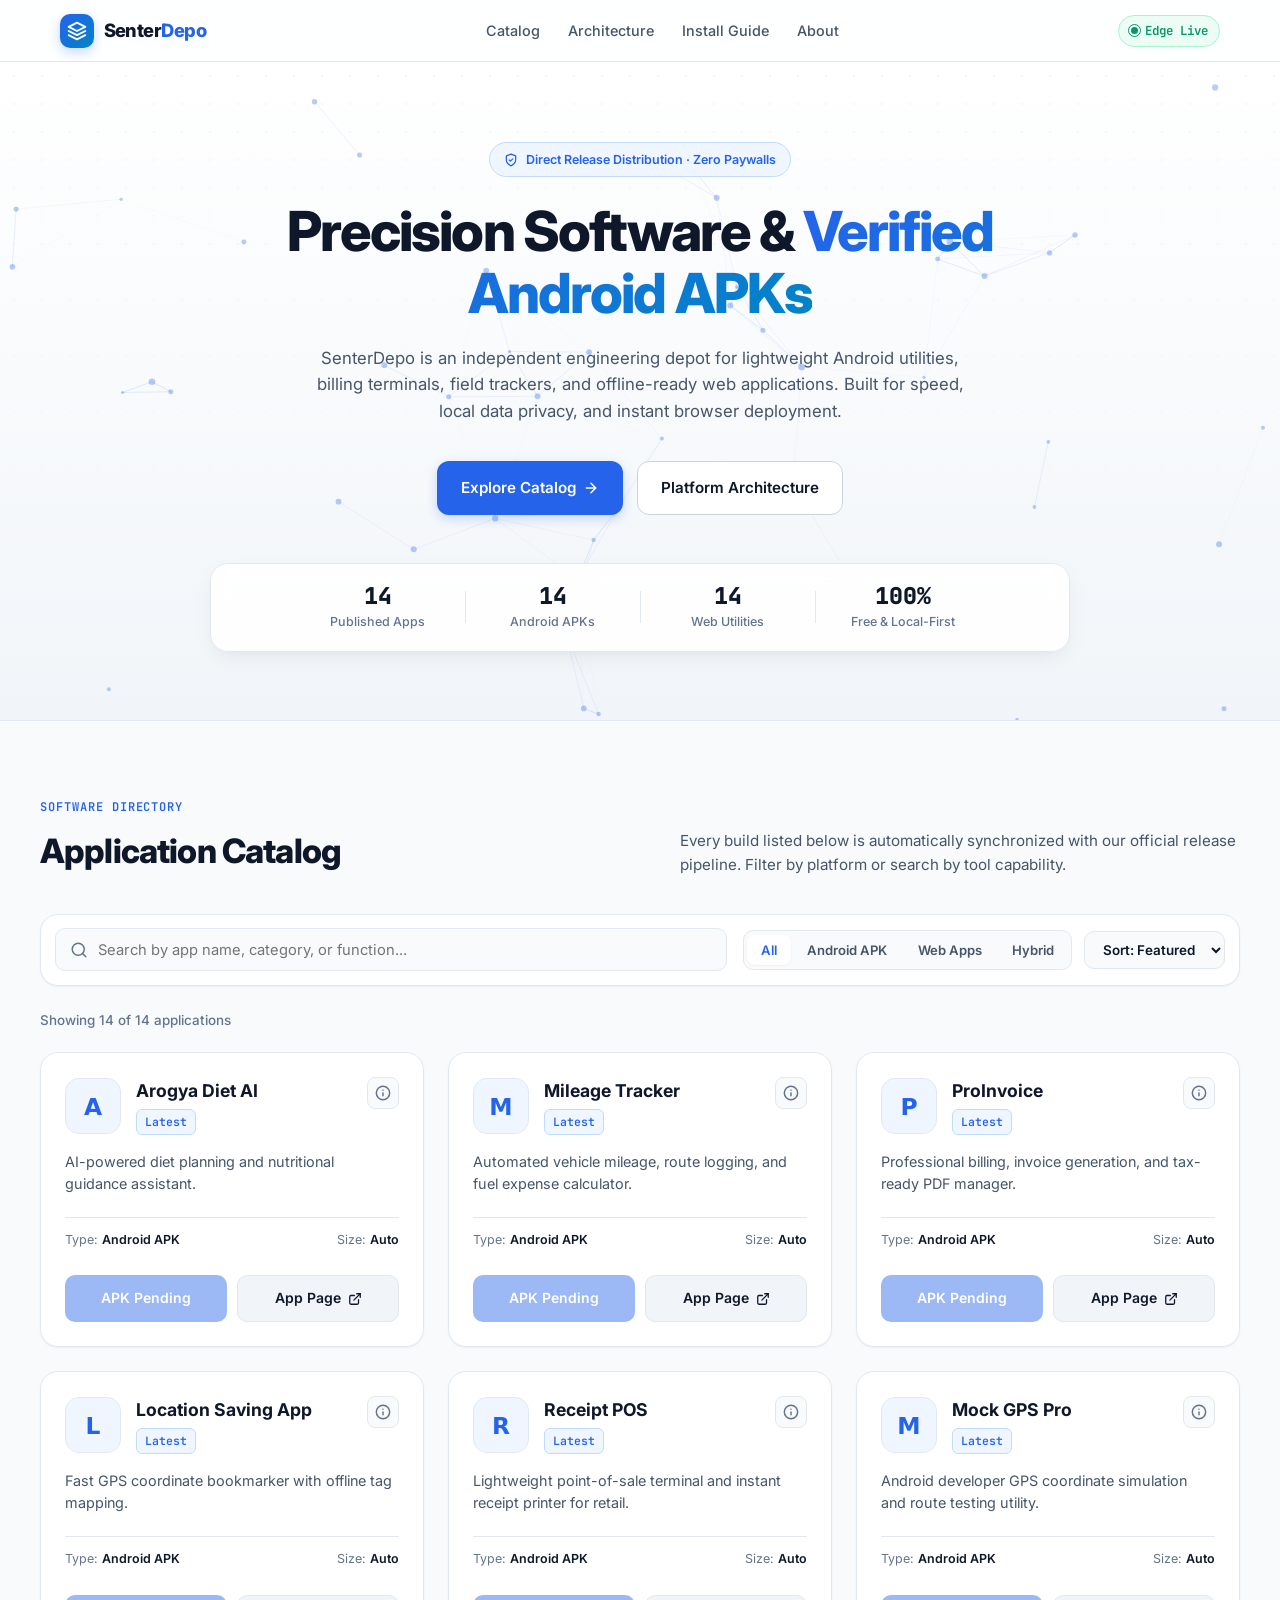
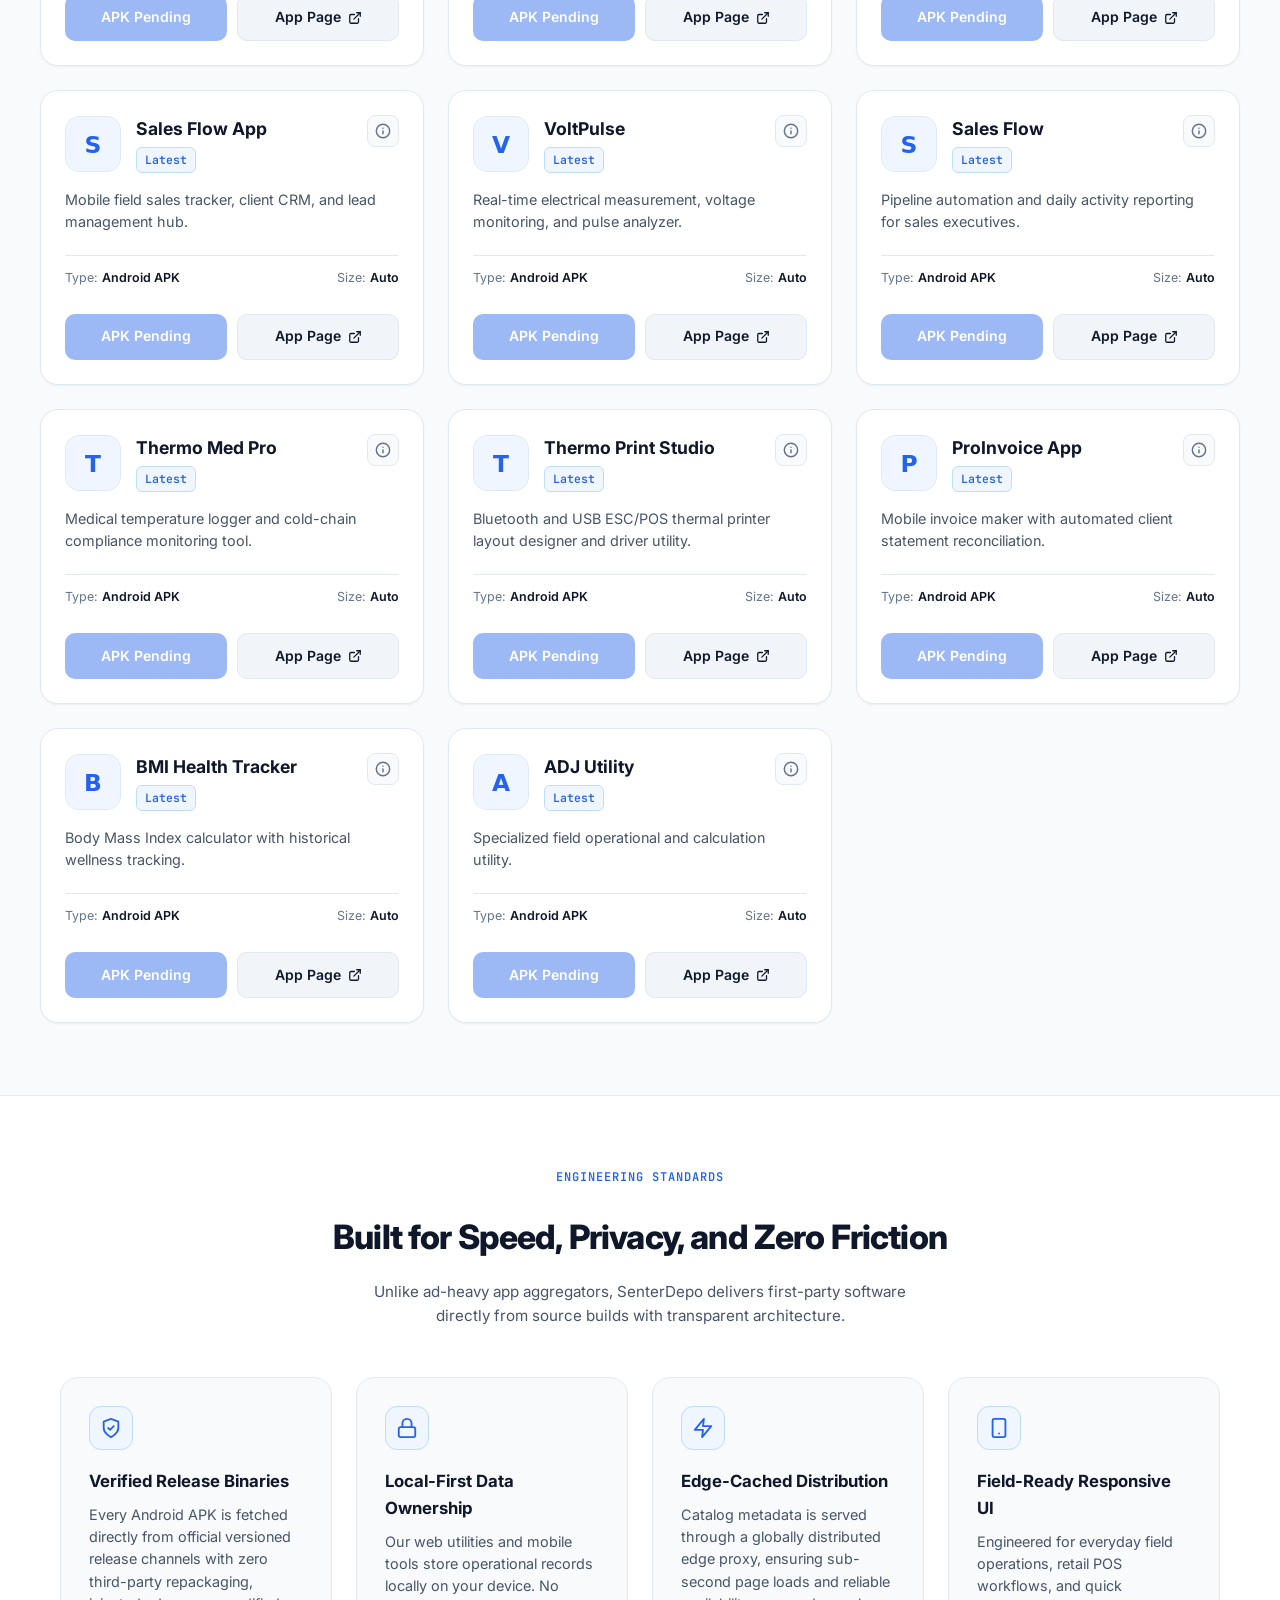
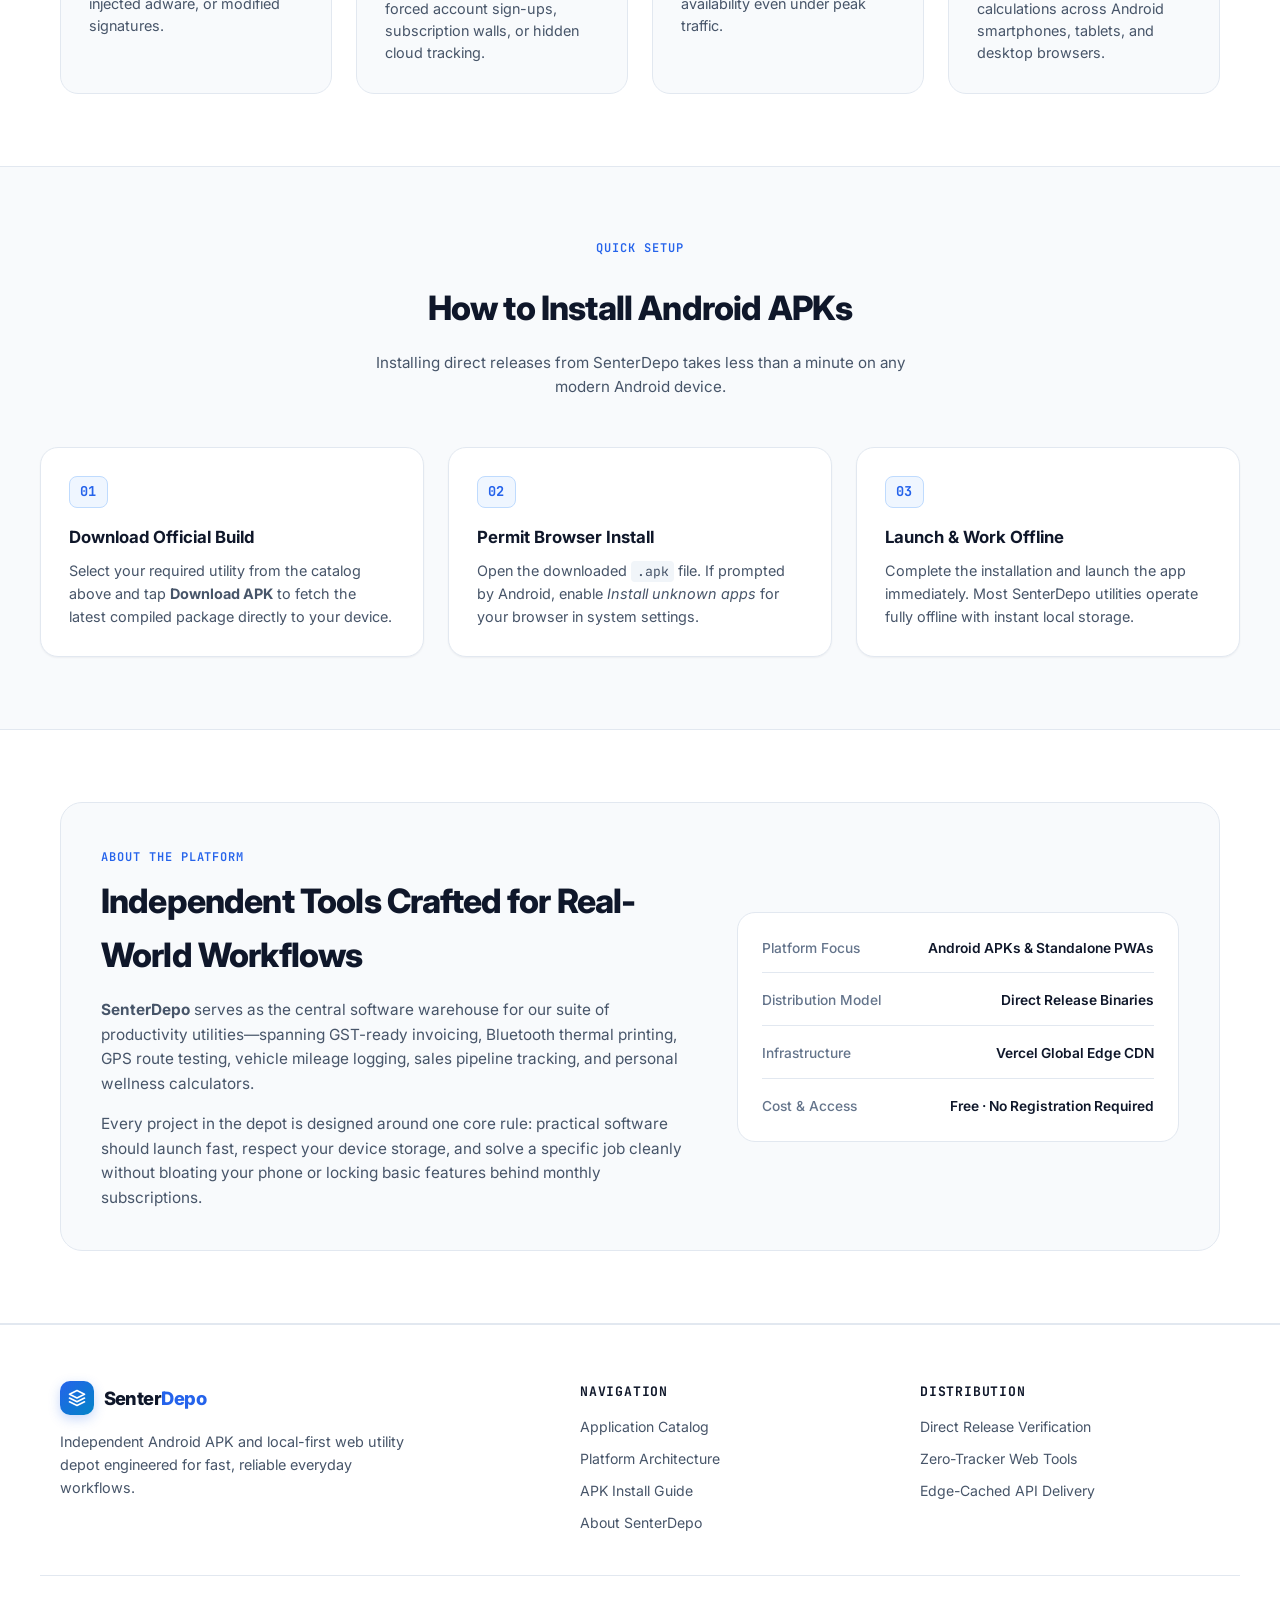
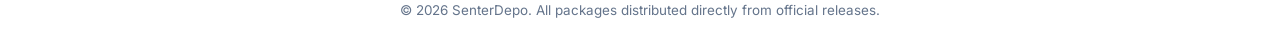
==== commit 5299acd2: "Update index.html" ====
--- a/index.html
+++ b/index.html
@@ -9,7 +9,7 @@
 
   <title>SenterDepo — Independent Android APKs & Local-First Web Utilities</title>
   <meta name="description" content="SenterDepo is an independent software distribution hub offering verified Android APKs, offline-capable web utilities, billing tools, and field productivity applications with zero paywalls." />
-  <meta name="keywords" content="SenterDepo, Senter Depo, SenterDepot, Senter Depot, CenterDepo, Center Depo, CenterDepot, S Enter Depo, SenterDipo, SenterDepo Apps, SEnterpriseHub, Android APK downloads, web utilities" />
+  <meta name="keywords" content="SenterDepo, senterdepo, Senter Depo, senter depo, SenterDepot, senterdepot, Senter Depot, CenterDepo, centerdepo, Center Depo, center depo, central depo, CenterDepot, centerdepot, center depot, central dipo, S Enter Depo,s enter depo, SenterDipo, SenterDepo Apps, SEnterpriseHub, Android APK downloads, web utilities" />
   <meta name="theme-color" content="#f8fafc" />
   <link rel="canonical" href="https://senterdepo.vercel.app/" />
 
